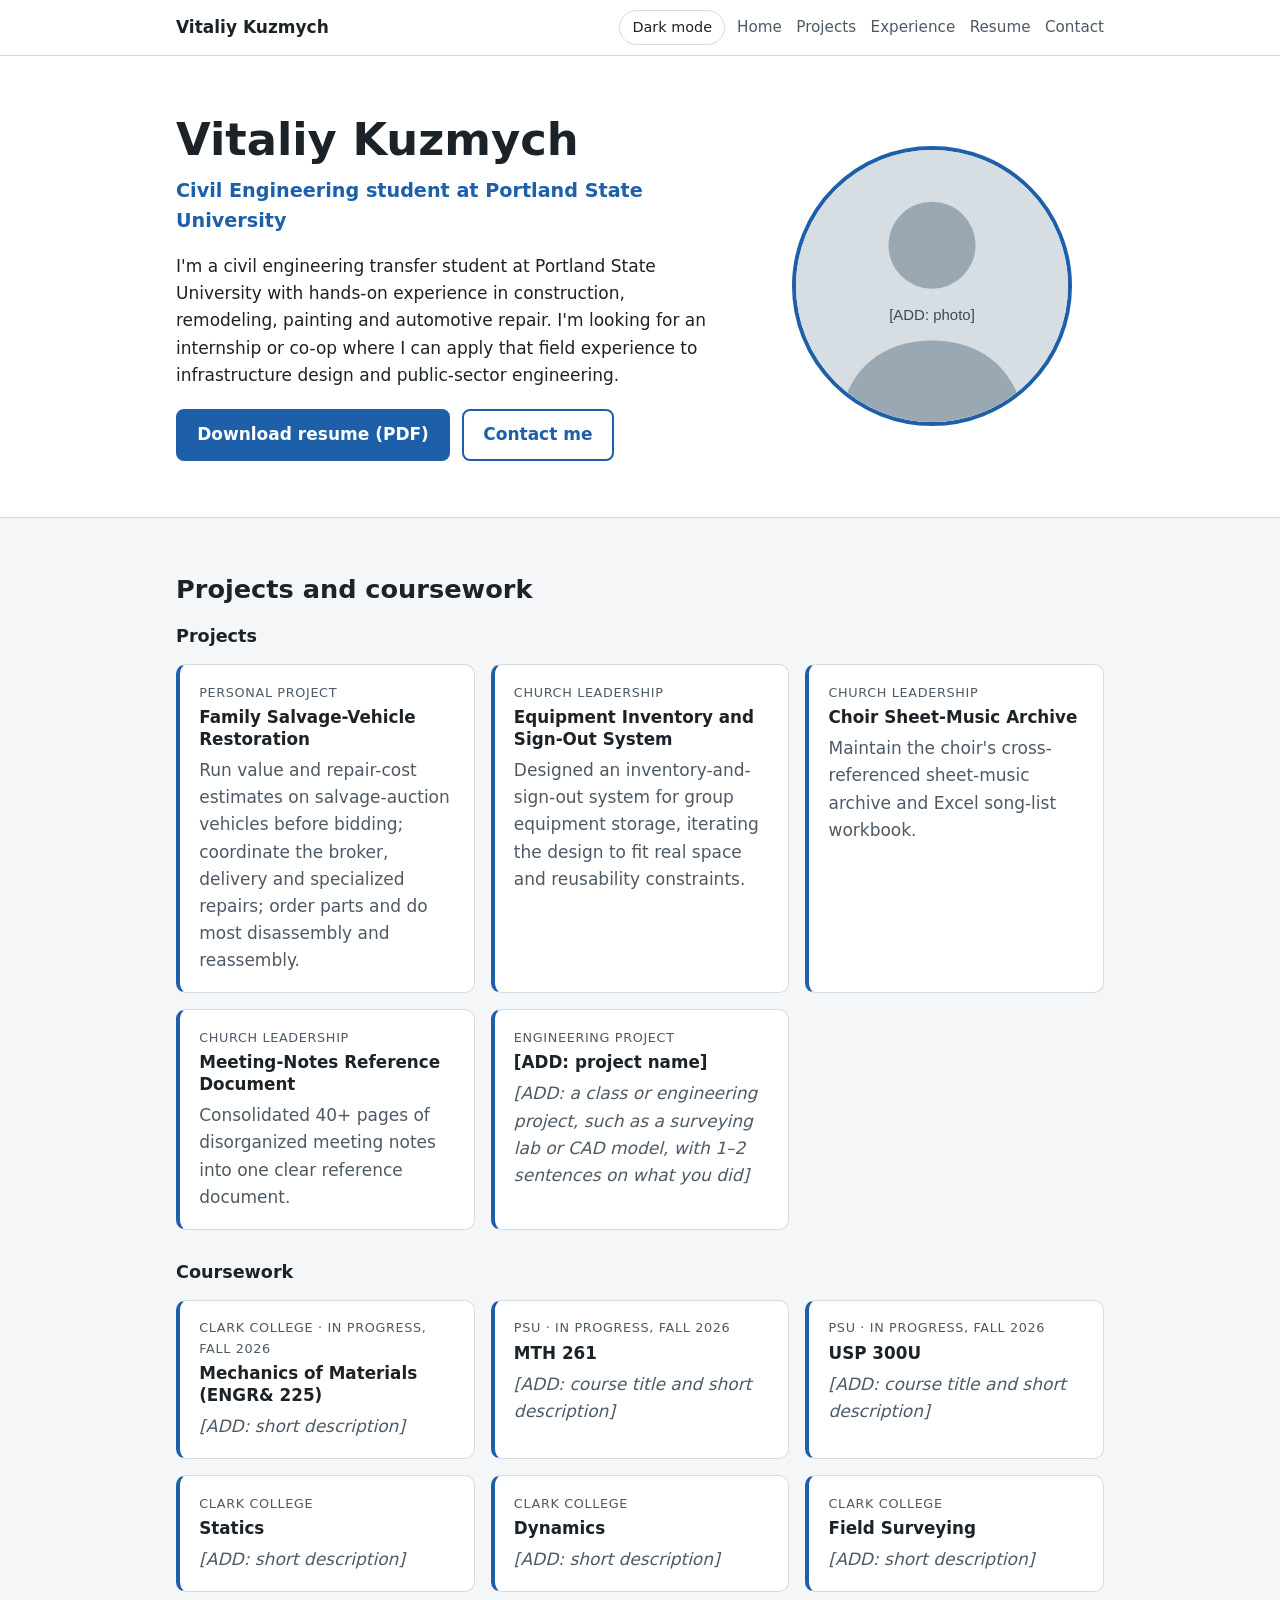
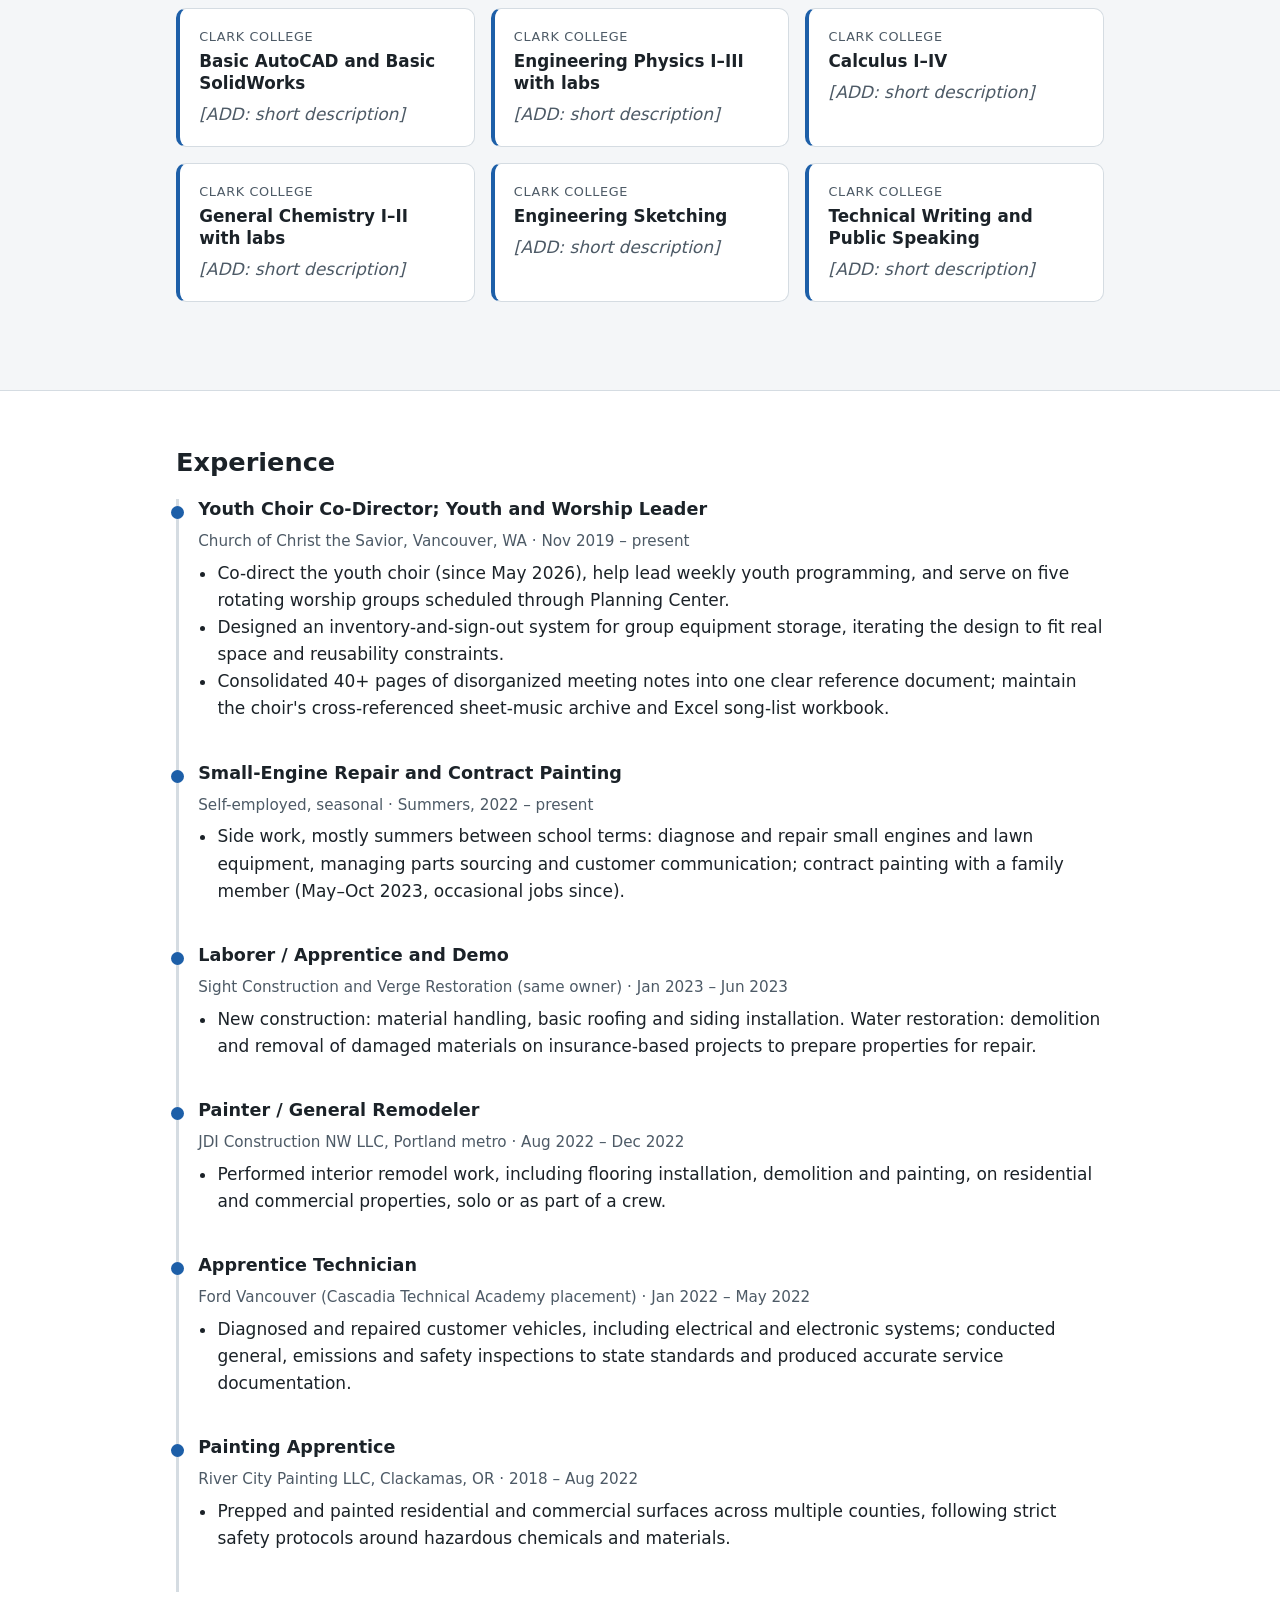
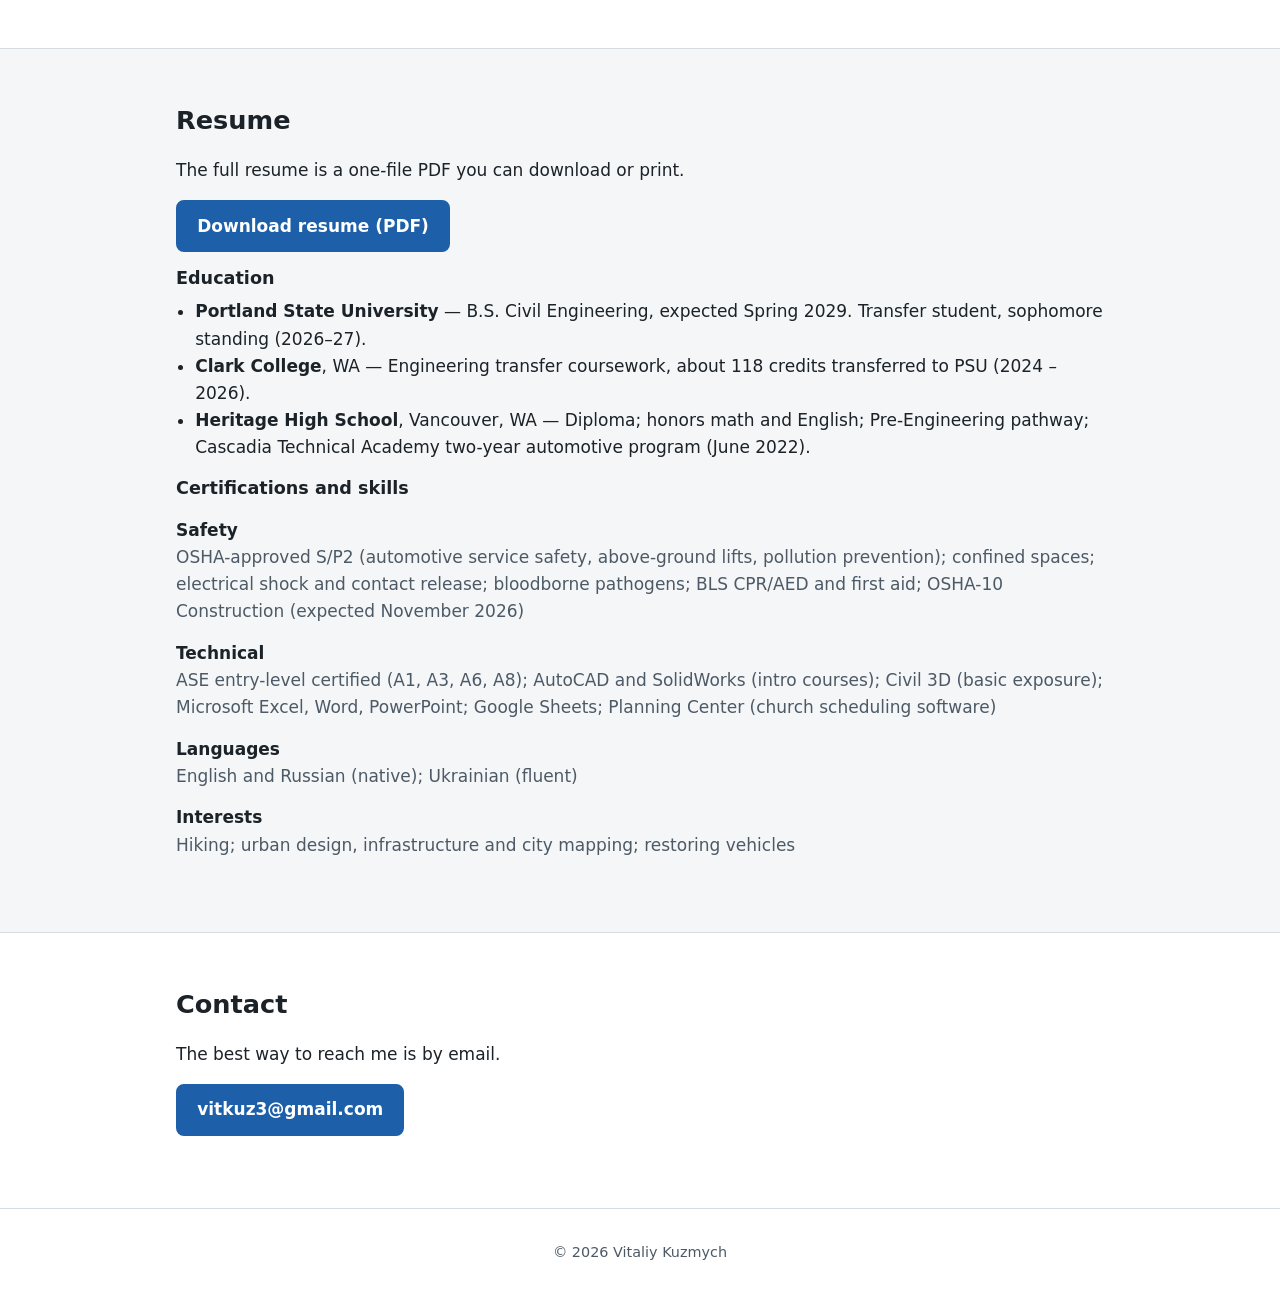
==== index.html @ d4403976 "Add portfolio site: index.html, styles, photo placeholder Co-Authored-By: Claude Opus 5.5 <noreply@a" ====
<!doctype html>
<html lang="en">
<head>
  <meta charset="utf-8">
  <meta name="viewport" content="width=device-width, initial-scale=1">
  <title>Vitaliy Kuzmych | Civil Engineering Student</title>
  <meta name="description" content="Vitaliy Kuzmych, Civil Engineering student at Portland State University. Projects, coursework, experience and resume.">
  <meta name="color-scheme" content="light dark">
  <link rel="stylesheet" href="styles.css">
  <script>
    // Remember the light/dark choice if the visitor pressed the toggle before.
    try { var t = localStorage.getItem('theme'); if (t) document.documentElement.setAttribute('data-theme', t); } catch (e) {}
  </script>
</head>
<body>
  <a class="skip-link" href="#main">Skip to main content</a>

  <header class="site-header">
    <nav class="nav container" aria-label="Main">
      <a class="brand" href="#home">Vitaliy Kuzmych</a>
      <button class="theme-toggle" type="button" id="theme-toggle" aria-label="Switch between light and dark mode">Dark / Light</button>
      <ul>
        <li><a href="#home">Home</a></li>
        <li><a href="#projects">Projects</a></li>
        <li><a href="#experience">Experience</a></li>
        <li><a href="#resume">Resume</a></li>
        <li><a href="#contact">Contact</a></li>
      </ul>
    </nav>
  </header>

  <main id="main">

    <!-- ===================== HOME ===================== -->
    <section id="home" aria-labelledby="home-title">
      <div class="container hero">
        <div>
          <h1 id="home-title">Vitaliy Kuzmych</h1>
          <p class="tagline">Civil Engineering student at Portland State University</p>
          <p>I'm a civil engineering transfer student at Portland State University with hands-on experience in construction, remodeling, painting and automotive repair. I'm looking for an internship or co-op where I can apply that field experience to infrastructure design and public-sector engineering.</p>
          <div class="buttons">
            <a class="button" href="resume.pdf" download>Download resume (PDF)</a>
            <a class="button outline" href="#contact">Contact me</a>
          </div>
        </div>
        <!-- PHOTO: to use your own photo, upload it to the "images" folder as photo.jpg
             and change "images/photo.svg" below to "images/photo.jpg". -->
        <img src="images/photo.svg" alt="Photo of Vitaliy Kuzmych" width="280" height="280">
      </div>
    </section>

    <!-- ===================== PROJECTS & COURSEWORK ===================== -->
    <section id="projects" aria-labelledby="projects-title">
      <div class="container">
        <h2 id="projects-title">Projects and coursework</h2>

        <h3>Projects</h3>
        <div class="cards">
          <article class="card">
            <span class="label">Personal project</span>
            <h4>Family Salvage-Vehicle Restoration</h4>
            <p>Run value and repair-cost estimates on salvage-auction vehicles before bidding; coordinate the broker, delivery and specialized repairs; order parts and do most disassembly and reassembly.</p>
          </article>
          <article class="card">
            <span class="label">Church leadership</span>
            <h4>Equipment Inventory and Sign-Out System</h4>
            <p>Designed an inventory-and-sign-out system for group equipment storage, iterating the design to fit real space and reusability constraints.</p>
          </article>
          <article class="card">
            <span class="label">Church leadership</span>
            <h4>Choir Sheet-Music Archive</h4>
            <p>Maintain the choir's cross-referenced sheet-music archive and Excel song-list workbook.</p>
          </article>
          <article class="card">
            <span class="label">Church leadership</span>
            <h4>Meeting-Notes Reference Document</h4>
            <p>Consolidated 40+ pages of disorganized meeting notes into one clear reference document.</p>
          </article>
          <article class="card">
            <span class="label">Engineering project</span>
            <h4>[ADD: project name]</h4>
            <p class="add">[ADD: a class or engineering project, such as a surveying lab or CAD model, with 1–2 sentences on what you did]</p>
          </article>
        </div>

        <h3>Coursework</h3>
        <div class="cards">
          <article class="card">
            <span class="label">Clark College · In progress, Fall 2026</span>
            <h4>Mechanics of Materials (ENGR&amp; 225)</h4>
            <p class="add">[ADD: short description]</p>
          </article>
          <article class="card">
            <span class="label">PSU · In progress, Fall 2026</span>
            <h4>MTH 261</h4>
            <p class="add">[ADD: course title and short description]</p>
          </article>
          <article class="card">
            <span class="label">PSU · In progress, Fall 2026</span>
            <h4>USP 300U</h4>
            <p class="add">[ADD: course title and short description]</p>
          </article>
          <article class="card">
            <span class="label">Clark College</span>
            <h4>Statics</h4>
            <p class="add">[ADD: short description]</p>
          </article>
          <article class="card">
            <span class="label">Clark College</span>
            <h4>Dynamics</h4>
            <p class="add">[ADD: short description]</p>
          </article>
          <article class="card">
            <span class="label">Clark College</span>
            <h4>Field Surveying</h4>
            <p class="add">[ADD: short description]</p>
          </article>
          <article class="card">
            <span class="label">Clark College</span>
            <h4>Basic AutoCAD and Basic SolidWorks</h4>
            <p class="add">[ADD: short description]</p>
          </article>
          <article class="card">
            <span class="label">Clark College</span>
            <h4>Engineering Physics I–III with labs</h4>
            <p class="add">[ADD: short description]</p>
          </article>
          <article class="card">
            <span class="label">Clark College</span>
            <h4>Calculus I–IV</h4>
            <p class="add">[ADD: short description]</p>
          </article>
          <article class="card">
            <span class="label">Clark College</span>
            <h4>General Chemistry I–II with labs</h4>
            <p class="add">[ADD: short description]</p>
          </article>
          <article class="card">
            <span class="label">Clark College</span>
            <h4>Engineering Sketching</h4>
            <p class="add">[ADD: short description]</p>
          </article>
          <article class="card">
            <span class="label">Clark College</span>
            <h4>Technical Writing and Public Speaking</h4>
            <p class="add">[ADD: short description]</p>
          </article>
        </div>
      </div>
    </section>

    <!-- ===================== EXPERIENCE ===================== -->
    <section id="experience" aria-labelledby="experience-title">
      <div class="container">
        <h2 id="experience-title">Experience</h2>

        <article class="job">
          <h3>Youth Choir Co-Director; Youth and Worship Leader</h3>
          <p class="meta">Church of Christ the Savior, Vancouver, WA · Nov 2019 – present</p>
          <ul>
            <li>Co-direct the youth choir (since May 2026), help lead weekly youth programming, and serve on five rotating worship groups scheduled through Planning Center.</li>
            <li>Designed an inventory-and-sign-out system for group equipment storage, iterating the design to fit real space and reusability constraints.</li>
            <li>Consolidated 40+ pages of disorganized meeting notes into one clear reference document; maintain the choir's cross-referenced sheet-music archive and Excel song-list workbook.</li>
          </ul>
        </article>

        <article class="job">
          <h3>Small-Engine Repair and Contract Painting</h3>
          <p class="meta">Self-employed, seasonal · Summers, 2022 – present</p>
          <ul>
            <li>Side work, mostly summers between school terms: diagnose and repair small engines and lawn equipment, managing parts sourcing and customer communication; contract painting with a family member (May–Oct 2023, occasional jobs since).</li>
          </ul>
        </article>

        <article class="job">
          <h3>Laborer / Apprentice and Demo</h3>
          <p class="meta">Sight Construction and Verge Restoration (same owner) · Jan 2023 – Jun 2023</p>
          <ul>
            <li>New construction: material handling, basic roofing and siding installation. Water restoration: demolition and removal of damaged materials on insurance-based projects to prepare properties for repair.</li>
          </ul>
        </article>

        <article class="job">
          <h3>Painter / General Remodeler</h3>
          <p class="meta">JDI Construction NW LLC, Portland metro · Aug 2022 – Dec 2022</p>
          <ul>
            <li>Performed interior remodel work, including flooring installation, demolition and painting, on residential and commercial properties, solo or as part of a crew.</li>
          </ul>
        </article>

        <article class="job">
          <h3>Apprentice Technician</h3>
          <p class="meta">Ford Vancouver (Cascadia Technical Academy placement) · Jan 2022 – May 2022</p>
          <ul>
            <li>Diagnosed and repaired customer vehicles, including electrical and electronic systems; conducted general, emissions and safety inspections to state standards and produced accurate service documentation.</li>
          </ul>
        </article>

        <article class="job">
          <h3>Painting Apprentice</h3>
          <p class="meta">River City Painting LLC, Clackamas, OR · 2018 – Aug 2022</p>
          <ul>
            <li>Prepped and painted residential and commercial surfaces across multiple counties, following strict safety protocols around hazardous chemicals and materials.</li>
          </ul>
        </article>
      </div>
    </section>

    <!-- ===================== RESUME ===================== -->
    <section id="resume" aria-labelledby="resume-title">
      <div class="container">
        <h2 id="resume-title">Resume</h2>
        <p>The full resume is a one-file PDF you can download or print.</p>
        <p><a class="button" href="resume.pdf" download>Download resume (PDF)</a></p>

        <h3>Education</h3>
        <ul>
          <li><strong>Portland State University</strong> — B.S. Civil Engineering, expected Spring 2029. Transfer student, sophomore standing (2026–27).</li>
          <li><strong>Clark College</strong>, WA — Engineering transfer coursework, about 118 credits transferred to PSU (2024 – 2026).</li>
          <li><strong>Heritage High School</strong>, Vancouver, WA — Diploma; honors math and English; Pre-Engineering pathway; Cascadia Technical Academy two-year automotive program (June 2022).</li>
        </ul>

        <h3>Certifications and skills</h3>
        <dl class="skills">
          <dt>Safety</dt>
          <dd>OSHA-approved S/P2 (automotive service safety, above-ground lifts, pollution prevention); confined spaces; electrical shock and contact release; bloodborne pathogens; BLS CPR/AED and first aid; OSHA-10 Construction (expected November 2026)</dd>
          <dt>Technical</dt>
          <dd>ASE entry-level certified (A1, A3, A6, A8); AutoCAD and SolidWorks (intro courses); Civil 3D (basic exposure); Microsoft Excel, Word, PowerPoint; Google Sheets; Planning Center (church scheduling software)</dd>
          <dt>Languages</dt>
          <dd>English and Russian (native); Ukrainian (fluent)</dd>
          <dt>Interests</dt>
          <dd>Hiking; urban design, infrastructure and city mapping; restoring vehicles</dd>
        </dl>
      </div>
    </section>

    <!-- ===================== CONTACT ===================== -->
    <section id="contact" aria-labelledby="contact-title">
      <div class="container">
        <h2 id="contact-title">Contact</h2>
        <p>The best way to reach me is by email.</p>
        <p><a class="button" href="mailto:vitkuz3@gmail.com">vitkuz3@gmail.com</a></p>
      </div>
    </section>
  </main>

  <footer>
    <div class="container">© 2026 Vitaliy Kuzmych</div>
  </footer>

  <script>
    // Light/dark toggle. The site still works if scripts are off (it follows the device setting).
    (function () {
      var btn = document.getElementById('theme-toggle');
      var root = document.documentElement;
      function current() {
        var set = root.getAttribute('data-theme');
        if (set) return set;
        return window.matchMedia('(prefers-color-scheme: dark)').matches ? 'dark' : 'light';
      }
      function label() {
        var next = current() === 'dark' ? 'light' : 'dark';
        btn.textContent = next === 'dark' ? 'Dark mode' : 'Light mode';
        btn.setAttribute('aria-label', 'Switch to ' + next + ' mode');
      }
      btn.addEventListener('click', function () {
        var next = current() === 'dark' ? 'light' : 'dark';
        root.setAttribute('data-theme', next);
        try { localStorage.setItem('theme', next); } catch (e) {}
        label();
      });
      label();
    })();
  </script>
</body>
</html>
---- styles.css ----
/* ===== Colors =====
   One accent color (blue). Light mode is the default;
   dark mode follows the phone/computer setting, or the toggle button. */
:root {
  --bg: #ffffff;
  --surface: #f4f6f8;
  --text: #1b2228;
  --muted: #4d5a66;
  --border: #d5dce2;
  --accent: #1d5fa8;        /* the one accent color */
  --accent-text: #ffffff;
  color-scheme: light;
}
@media (prefers-color-scheme: dark) {
  :root:not([data-theme="light"]) {
    --bg: #12171c;
    --surface: #1b2229;
    --text: #e6ebef;
    --muted: #a7b3be;
    --border: #2e3843;
    --accent: #7cb4f2;
    --accent-text: #0b1520;
    color-scheme: dark;
  }
}
:root[data-theme="dark"] {
  --bg: #12171c;
  --surface: #1b2229;
  --text: #e6ebef;
  --muted: #a7b3be;
  --border: #2e3843;
  --accent: #7cb4f2;
  --accent-text: #0b1520;
  color-scheme: dark;
}

/* ===== Base ===== */
*, *::before, *::after { box-sizing: border-box; }
html { scroll-behavior: smooth; }
@media (prefers-reduced-motion: reduce) { html { scroll-behavior: auto; } }
body {
  margin: 0;
  background: var(--bg);
  color: var(--text);
  font-family: system-ui, -apple-system, "Segoe UI", Roboto, Helvetica, Arial, sans-serif;
  font-size: 1.0625rem;
  line-height: 1.6;
  -webkit-text-size-adjust: 100%;
}
a { color: var(--accent); text-underline-offset: 2px; }
a:hover { text-decoration-thickness: 2px; }
:focus-visible { outline: 3px solid var(--accent); outline-offset: 3px; border-radius: 4px; }
h1, h2, h3 { line-height: 1.25; margin: 0 0 .5rem; }
h2 { font-size: 1.6rem; margin-bottom: 1.25rem; }
h3 { font-size: 1.1rem; }
h4 { font-size: 1.05rem; line-height: 1.3; margin: 0 0 .4rem; }
#projects h3 { margin-top: .5rem; margin-bottom: 1rem; }
p { margin: 0 0 1rem; }
ul { padding-left: 1.2rem; margin: 0 0 1rem; }

.container { width: 100%; max-width: 960px; margin: 0 auto; padding: 0 1rem; }

.skip-link {
  position: absolute; left: -999px; top: 0;
  background: var(--accent); color: var(--accent-text);
  padding: .5rem 1rem; z-index: 100;
}
.skip-link:focus { left: 1rem; top: 1rem; }

/* ===== Header / navigation ===== */
.site-header {
  position: sticky; top: 0; z-index: 10;
  background: var(--bg);
  border-bottom: 1px solid var(--border);
}
.nav { display: flex; align-items: center; gap: .75rem; flex-wrap: wrap; padding-top: .6rem; padding-bottom: .6rem; }
.brand { font-weight: 700; color: var(--text); text-decoration: none; margin-right: auto; }
.nav ul { display: flex; flex-wrap: wrap; gap: .25rem .9rem; list-style: none; margin: 0; padding: 0; }
.nav ul a { color: var(--muted); text-decoration: none; font-size: .95rem; padding: .35rem 0; display: inline-block; }
.nav ul a:hover { color: var(--accent); }
.theme-toggle {
  background: none; border: 1px solid var(--border); color: var(--text);
  border-radius: 999px; padding: .3rem .75rem; font: inherit; font-size: .9rem; cursor: pointer;
}
.theme-toggle:hover { border-color: var(--accent); }
@media (max-width: 600px) {
  .nav ul { order: 3; width: 100%; overflow-x: auto; flex-wrap: nowrap; }
}

/* ===== Sections ===== */
section { padding: 3.5rem 0; border-bottom: 1px solid var(--border); scroll-margin-top: 6rem; }
section:nth-of-type(even) { background: var(--surface); }

/* Home */
.hero { display: grid; gap: 2rem; align-items: center; grid-template-columns: 1fr; }
@media (min-width: 720px) { .hero { grid-template-columns: 1.6fr 1fr; } }
.hero h1 { font-size: clamp(2rem, 6vw, 2.8rem); }
.tagline { font-size: 1.2rem; color: var(--accent); font-weight: 600; margin-bottom: 1rem; }
.hero img {
  width: 100%; height: auto; max-width: 280px; aspect-ratio: 1 / 1; object-fit: cover;
  border-radius: 50%; border: 4px solid var(--accent); justify-self: center;
}
@media (max-width: 719px) { .hero img { order: -1; max-width: 170px; } }
.buttons { display: flex; flex-wrap: wrap; gap: .75rem; margin-top: 1.25rem; }
.button {
  display: inline-block; padding: .65rem 1.2rem; border-radius: 8px;
  background: var(--accent); color: var(--accent-text); text-decoration: none; font-weight: 600;
  border: 2px solid var(--accent);
}
.button.outline { background: transparent; color: var(--accent); }

/* Cards */
.cards { display: grid; gap: 1rem; grid-template-columns: repeat(auto-fill, minmax(260px, 1fr)); margin-bottom: 2rem; }
.card {
  background: var(--bg); border: 1px solid var(--border); border-left: 4px solid var(--accent);
  border-radius: 10px; padding: 1.1rem 1.2rem;
}
section:nth-of-type(odd) .card { background: var(--surface); }
.card p { margin: 0; color: var(--muted); }
.label { font-size: .8rem; text-transform: uppercase; letter-spacing: .05em; color: var(--muted); margin-bottom: .25rem; display: block; }
.add { font-style: italic; color: var(--muted); }

/* Experience timeline */
.job { padding: 0 0 1.5rem 1.2rem; border-left: 3px solid var(--border); position: relative; }
.job::before {
  content: ""; position: absolute; left: -8px; top: .45rem;
  width: 13px; height: 13px; border-radius: 50%; background: var(--accent);
}
.job .meta { color: var(--muted); font-size: .95rem; margin-bottom: .4rem; }

.skills dt { font-weight: 700; }
.skills dd { margin: 0 0 .9rem; color: var(--muted); }

footer { padding: 2rem 0; color: var(--muted); font-size: .9rem; text-align: center; }

@media print {
  .site-header, .theme-toggle, .skip-link { display: none; }
  section { padding: 1rem 0; }
}
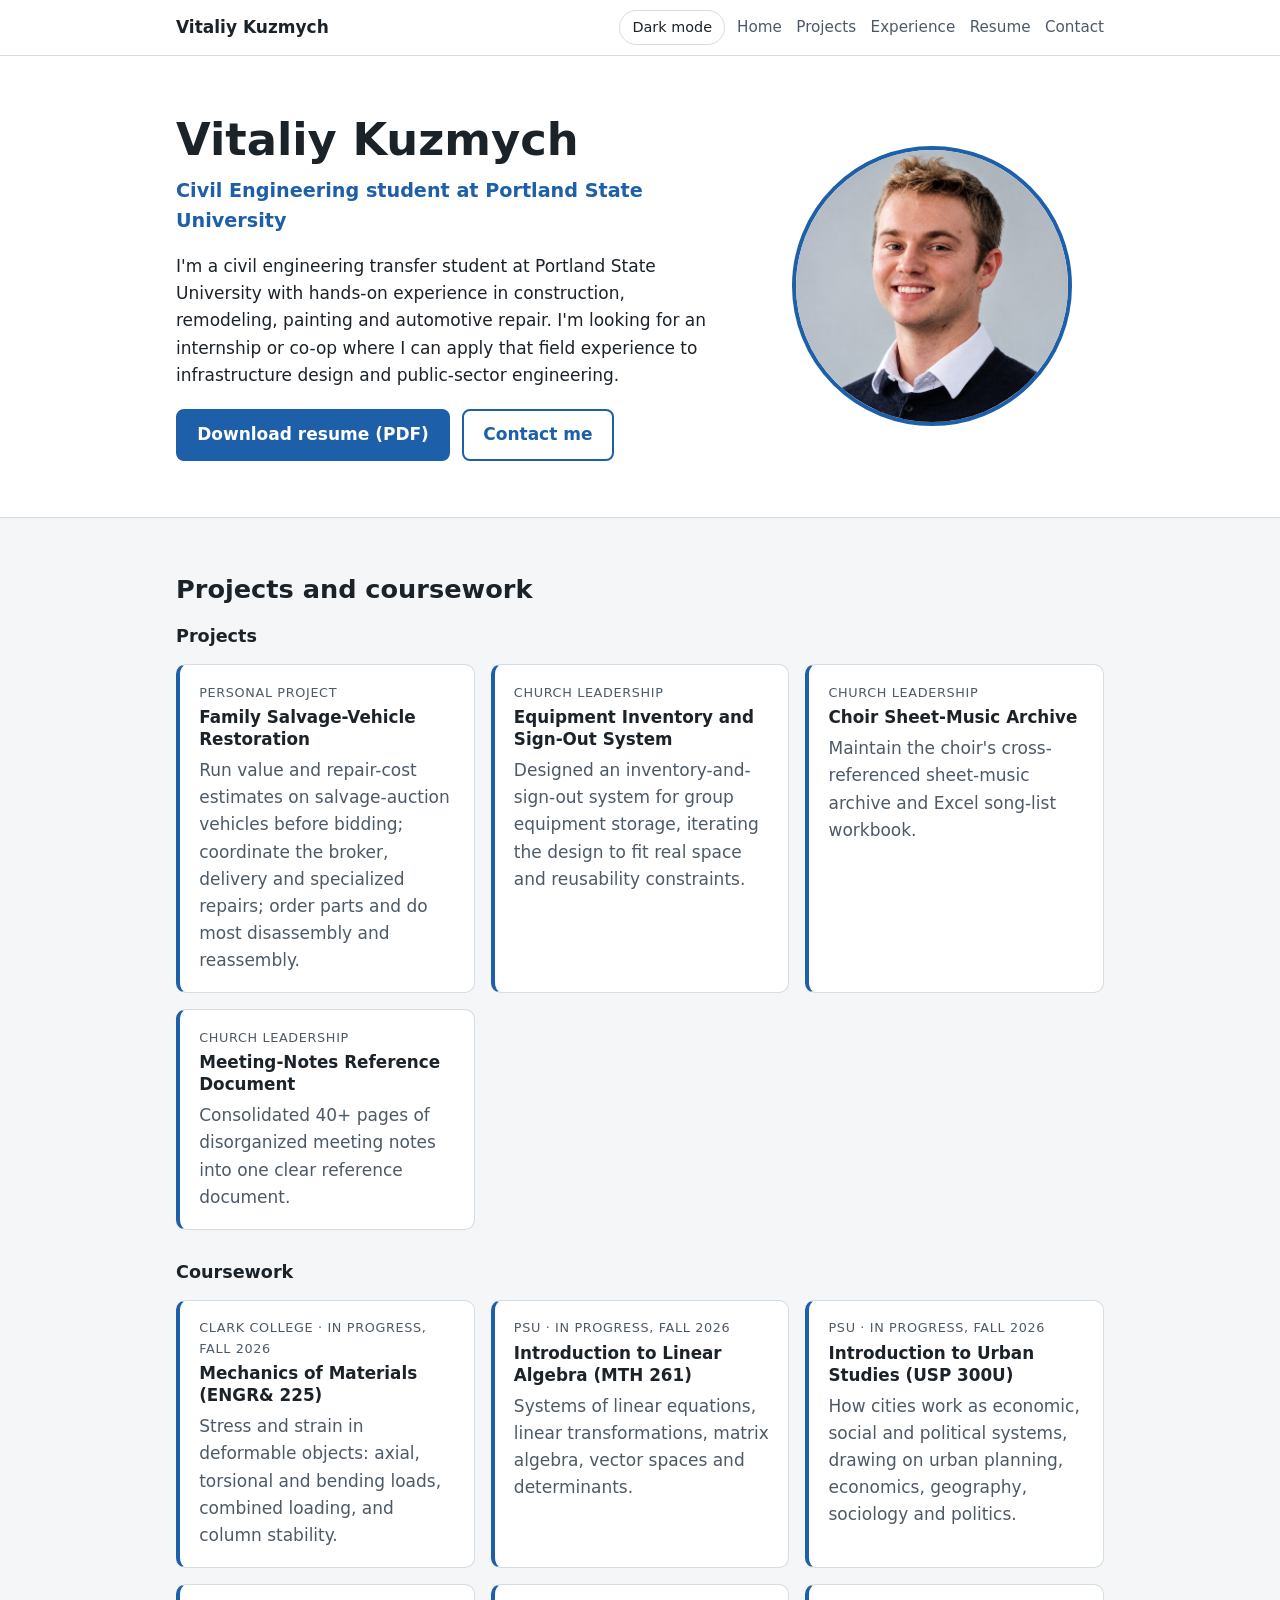
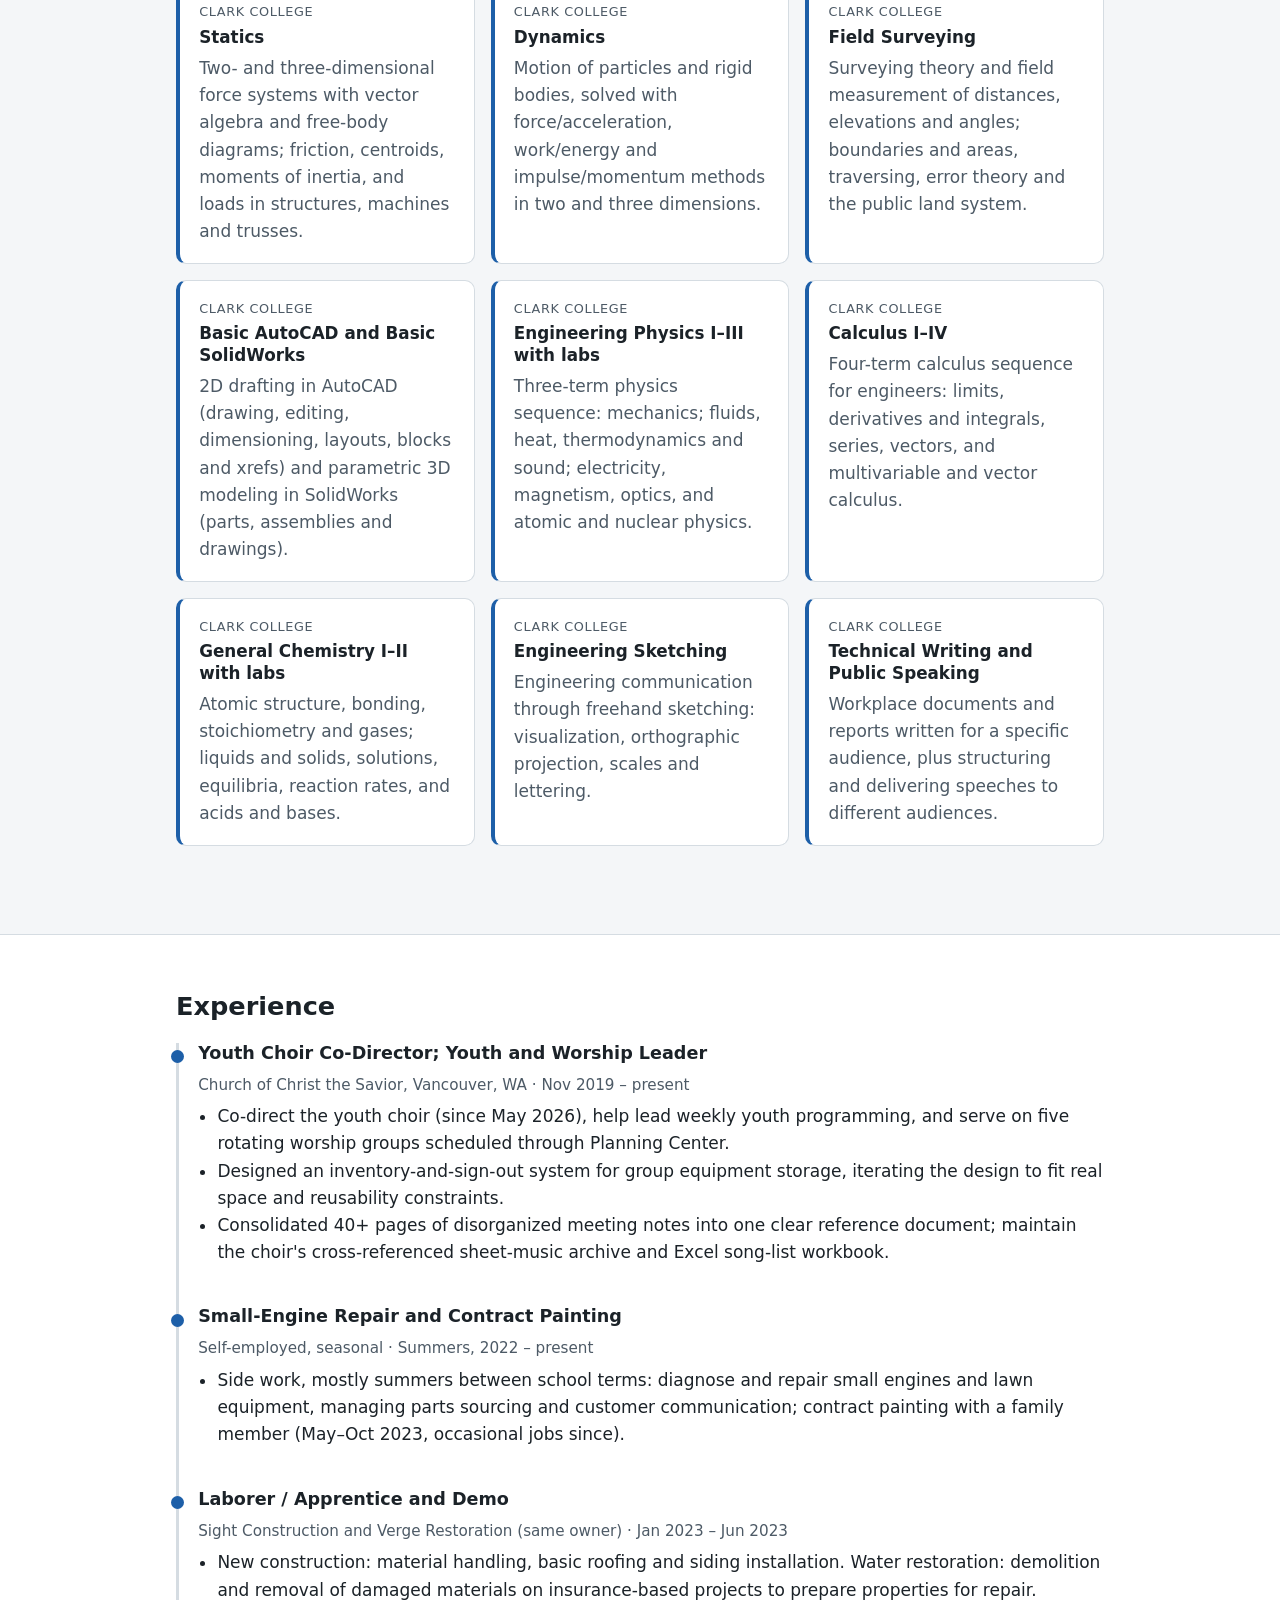
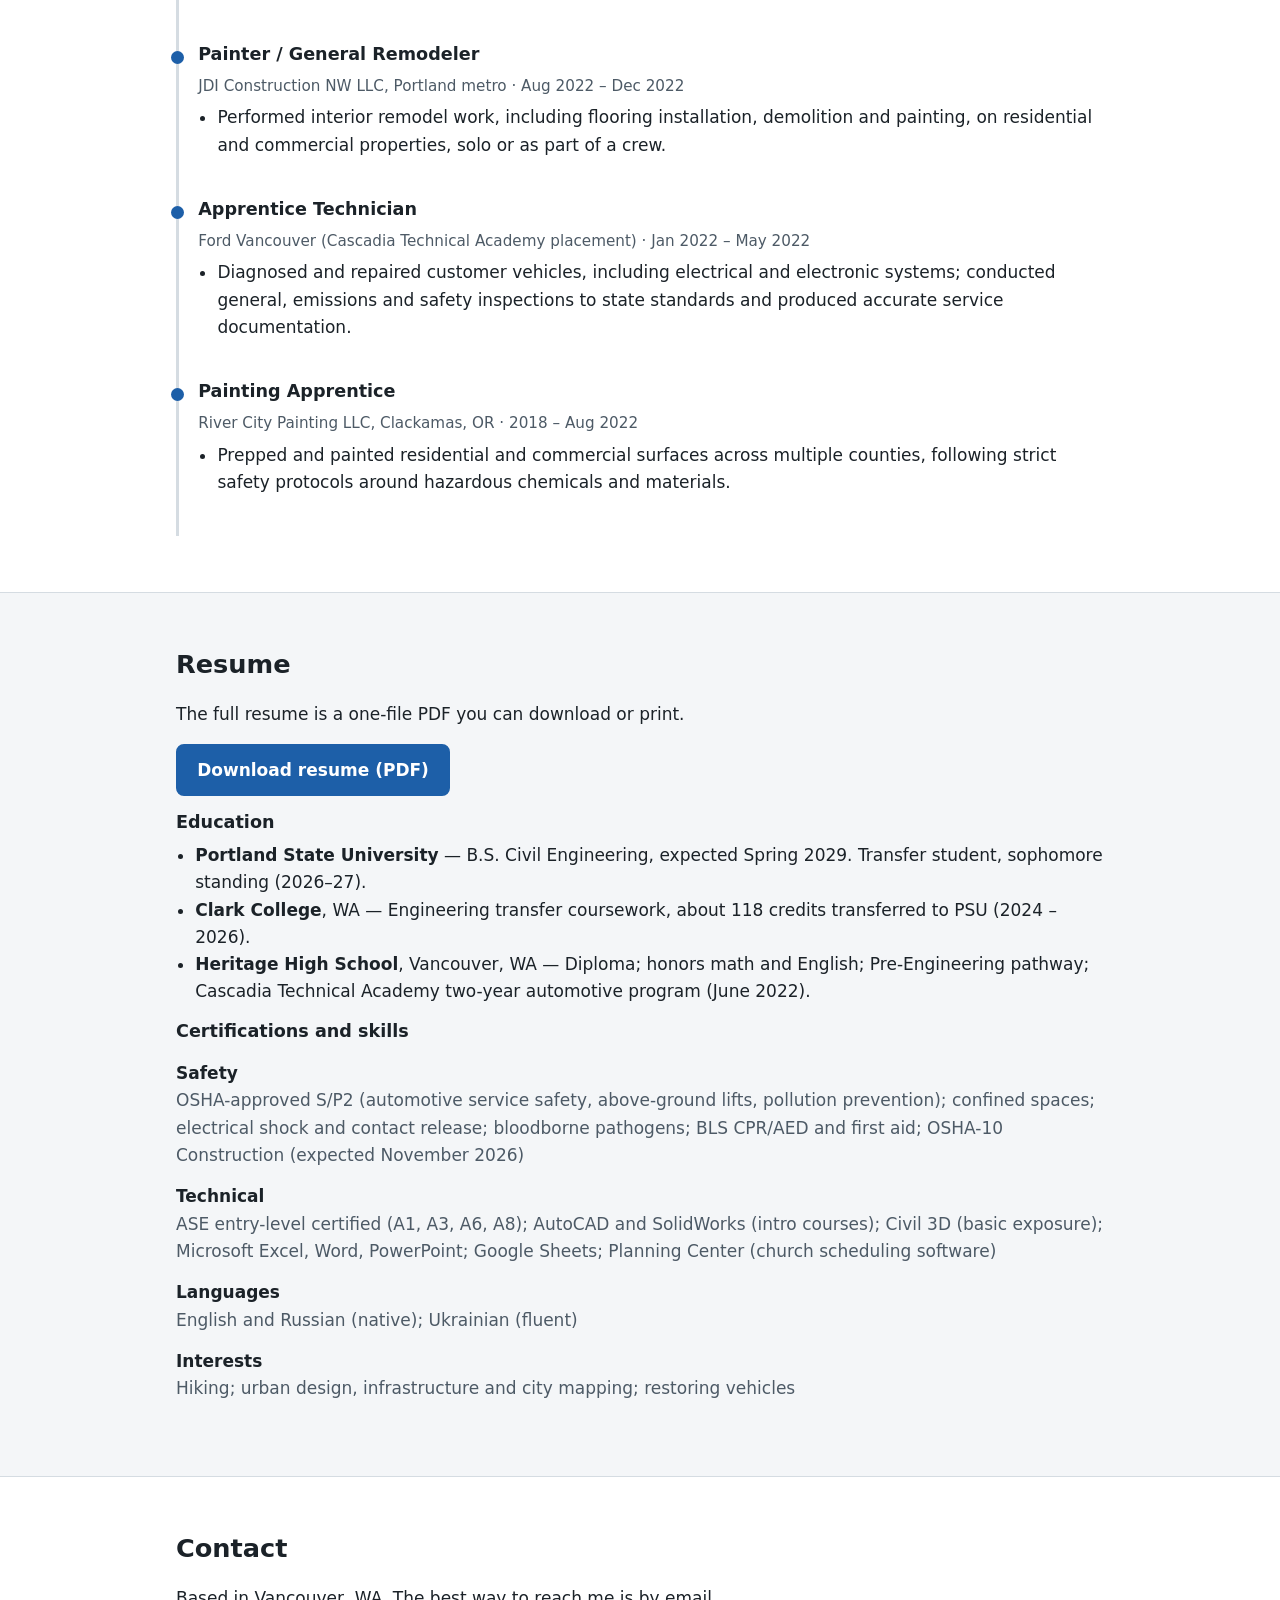
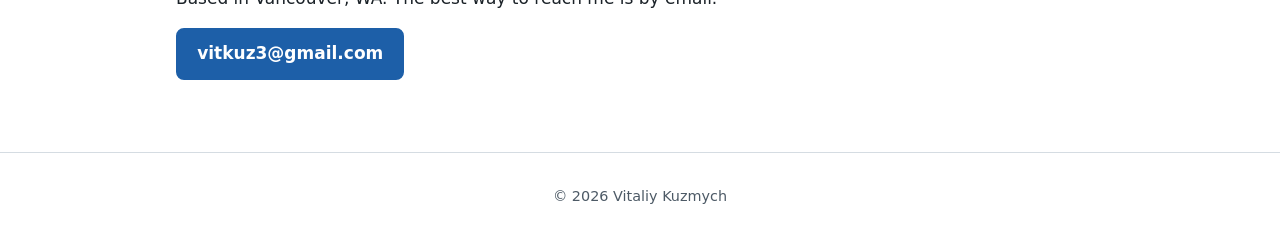
==== commit 60dbf987: "Use Vito's headshot, add city to Contact, fill coursework descriptions from catalogs Co-Authored-By:" ====
--- a/index.html
+++ b/index.html
@@ -43,9 +43,8 @@
             <a class="button outline" href="#contact">Contact me</a>
           </div>
         </div>
-        <!-- PHOTO: to use your own photo, upload it to the "images" folder as photo.jpg
-             and change "images/photo.svg" below to "images/photo.jpg". -->
-        <img src="images/photo.svg" alt="Photo of Vitaliy Kuzmych" width="280" height="280">
+        <!-- PHOTO: to change it, upload a new square photo to the "images" folder as photo.jpg (replacing the old one). -->
+        <img src="images/photo.jpg" alt="Photo of Vitaliy Kuzmych" width="280" height="280">
       </div>
     </section>
 
@@ -76,11 +75,6 @@
             <h4>Meeting-Notes Reference Document</h4>
             <p>Consolidated 40+ pages of disorganized meeting notes into one clear reference document.</p>
           </article>
-          <article class="card">
-            <span class="label">Engineering project</span>
-            <h4>[ADD: project name]</h4>
-            <p class="add">[ADD: a class or engineering project, such as a surveying lab or CAD model, with 1–2 sentences on what you did]</p>
-          </article>
         </div>
 
         <h3>Coursework</h3>
@@ -88,62 +82,62 @@
           <article class="card">
             <span class="label">Clark College · In progress, Fall 2026</span>
             <h4>Mechanics of Materials (ENGR&amp; 225)</h4>
-            <p class="add">[ADD: short description]</p>
+            <p>Stress and strain in deformable objects: axial, torsional and bending loads, combined loading, and column stability.</p>
           </article>
           <article class="card">
             <span class="label">PSU · In progress, Fall 2026</span>
-            <h4>MTH 261</h4>
-            <p class="add">[ADD: course title and short description]</p>
+            <h4>Introduction to Linear Algebra (MTH 261)</h4>
+            <p>Systems of linear equations, linear transformations, matrix algebra, vector spaces and determinants.</p>
           </article>
           <article class="card">
             <span class="label">PSU · In progress, Fall 2026</span>
-            <h4>USP 300U</h4>
-            <p class="add">[ADD: course title and short description]</p>
+            <h4>Introduction to Urban Studies (USP 300U)</h4>
+            <p>How cities work as economic, social and political systems, drawing on urban planning, economics, geography, sociology and politics.</p>
           </article>
           <article class="card">
             <span class="label">Clark College</span>
             <h4>Statics</h4>
-            <p class="add">[ADD: short description]</p>
+            <p>Two- and three-dimensional force systems with vector algebra and free-body diagrams; friction, centroids, moments of inertia, and loads in structures, machines and trusses.</p>
           </article>
           <article class="card">
             <span class="label">Clark College</span>
             <h4>Dynamics</h4>
-            <p class="add">[ADD: short description]</p>
+            <p>Motion of particles and rigid bodies, solved with force/acceleration, work/energy and impulse/momentum methods in two and three dimensions.</p>
           </article>
           <article class="card">
             <span class="label">Clark College</span>
             <h4>Field Surveying</h4>
-            <p class="add">[ADD: short description]</p>
+            <p>Surveying theory and field measurement of distances, elevations and angles; boundaries and areas, traversing, error theory and the public land system.</p>
           </article>
           <article class="card">
             <span class="label">Clark College</span>
             <h4>Basic AutoCAD and Basic SolidWorks</h4>
-            <p class="add">[ADD: short description]</p>
+            <p>2D drafting in AutoCAD (drawing, editing, dimensioning, layouts, blocks and xrefs) and parametric 3D modeling in SolidWorks (parts, assemblies and drawings).</p>
           </article>
           <article class="card">
             <span class="label">Clark College</span>
             <h4>Engineering Physics I–III with labs</h4>
-            <p class="add">[ADD: short description]</p>
+            <p>Three-term physics sequence: mechanics; fluids, heat, thermodynamics and sound; electricity, magnetism, optics, and atomic and nuclear physics.</p>
           </article>
           <article class="card">
             <span class="label">Clark College</span>
             <h4>Calculus I–IV</h4>
-            <p class="add">[ADD: short description]</p>
+            <p>Four-term calculus sequence for engineers: limits, derivatives and integrals, series, vectors, and multivariable and vector calculus.</p>
           </article>
           <article class="card">
             <span class="label">Clark College</span>
             <h4>General Chemistry I–II with labs</h4>
-            <p class="add">[ADD: short description]</p>
+            <p>Atomic structure, bonding, stoichiometry and gases; liquids and solids, solutions, equilibria, reaction rates, and acids and bases.</p>
           </article>
           <article class="card">
             <span class="label">Clark College</span>
             <h4>Engineering Sketching</h4>
-            <p class="add">[ADD: short description]</p>
+            <p>Engineering communication through freehand sketching: visualization, orthographic projection, scales and lettering.</p>
           </article>
           <article class="card">
             <span class="label">Clark College</span>
             <h4>Technical Writing and Public Speaking</h4>
-            <p class="add">[ADD: short description]</p>
+            <p>Workplace documents and reports written for a specific audience, plus structuring and delivering speeches to different audiences.</p>
           </article>
         </div>
       </div>
@@ -238,7 +232,7 @@
     <section id="contact" aria-labelledby="contact-title">
       <div class="container">
         <h2 id="contact-title">Contact</h2>
-        <p>The best way to reach me is by email.</p>
+        <p>Based in Vancouver, WA. The best way to reach me is by email.</p>
         <p><a class="button" href="mailto:vitkuz3@gmail.com">vitkuz3@gmail.com</a></p>
       </div>
     </section>
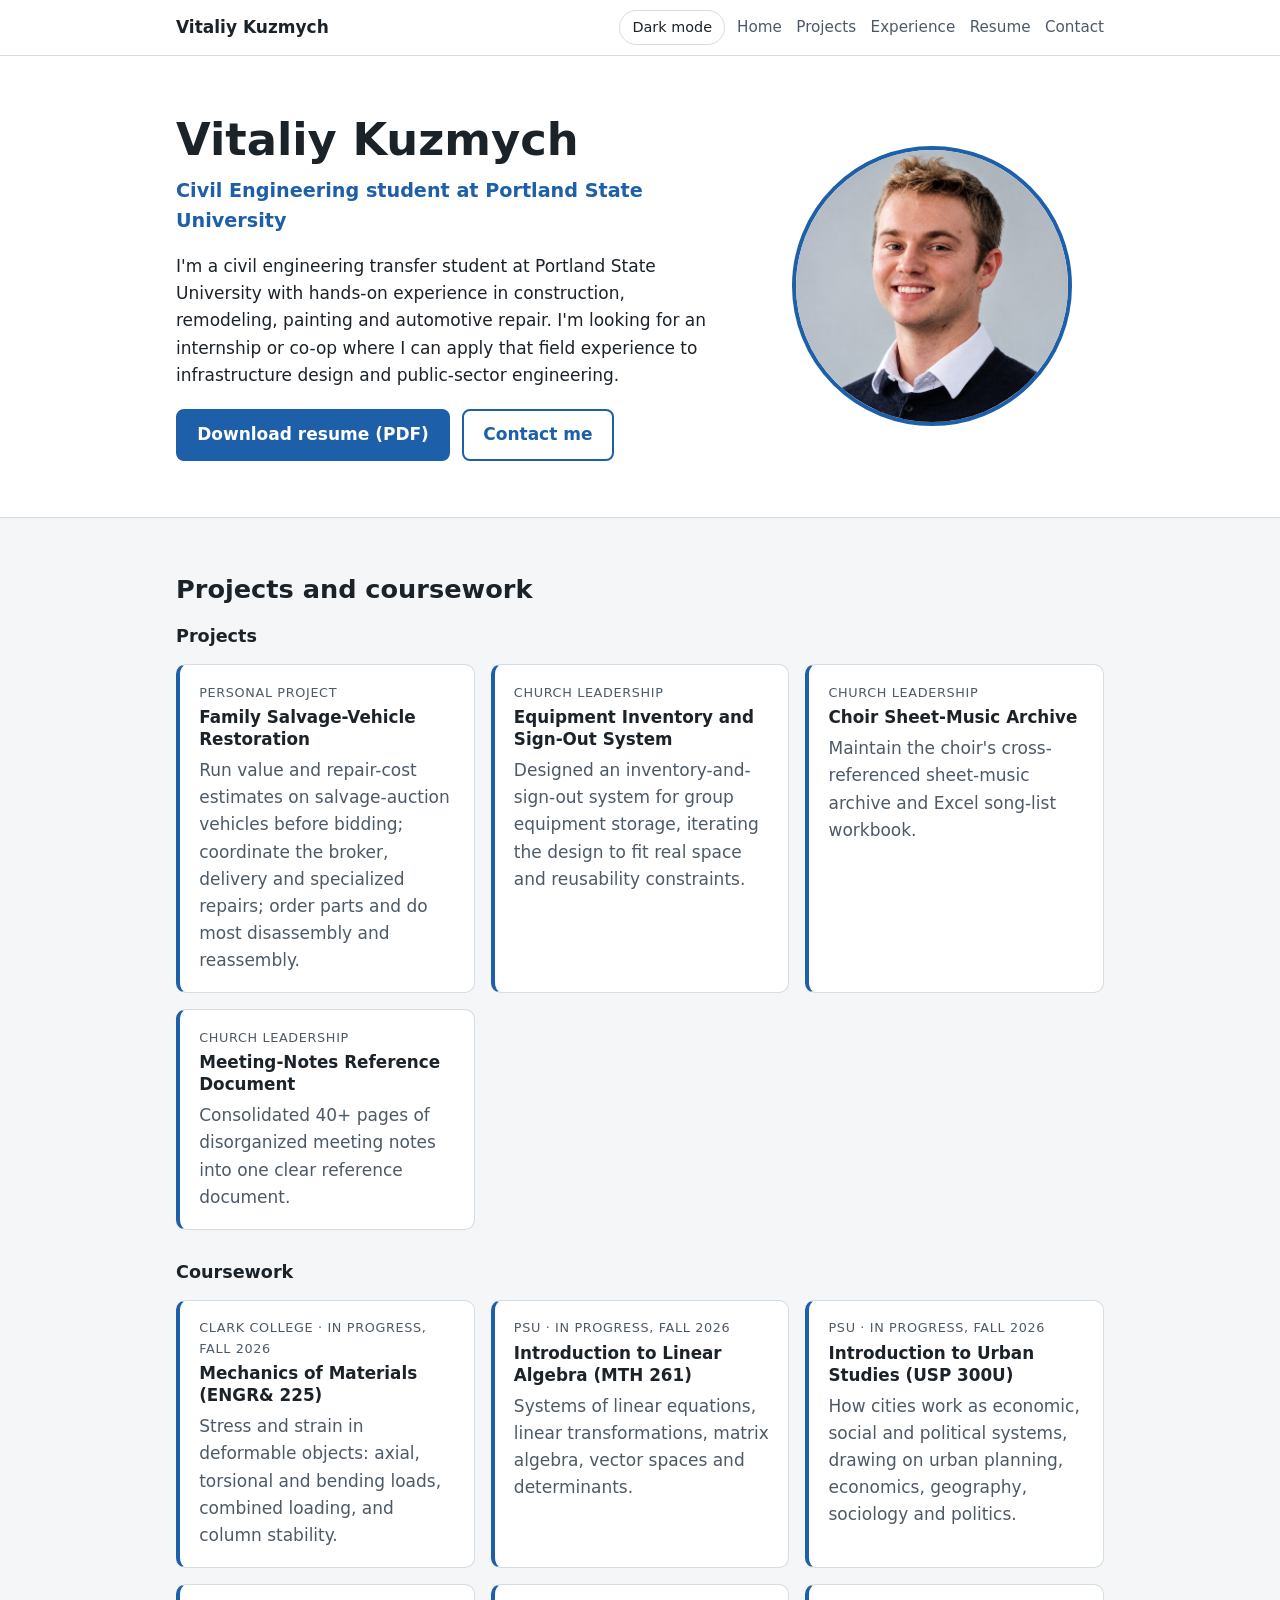
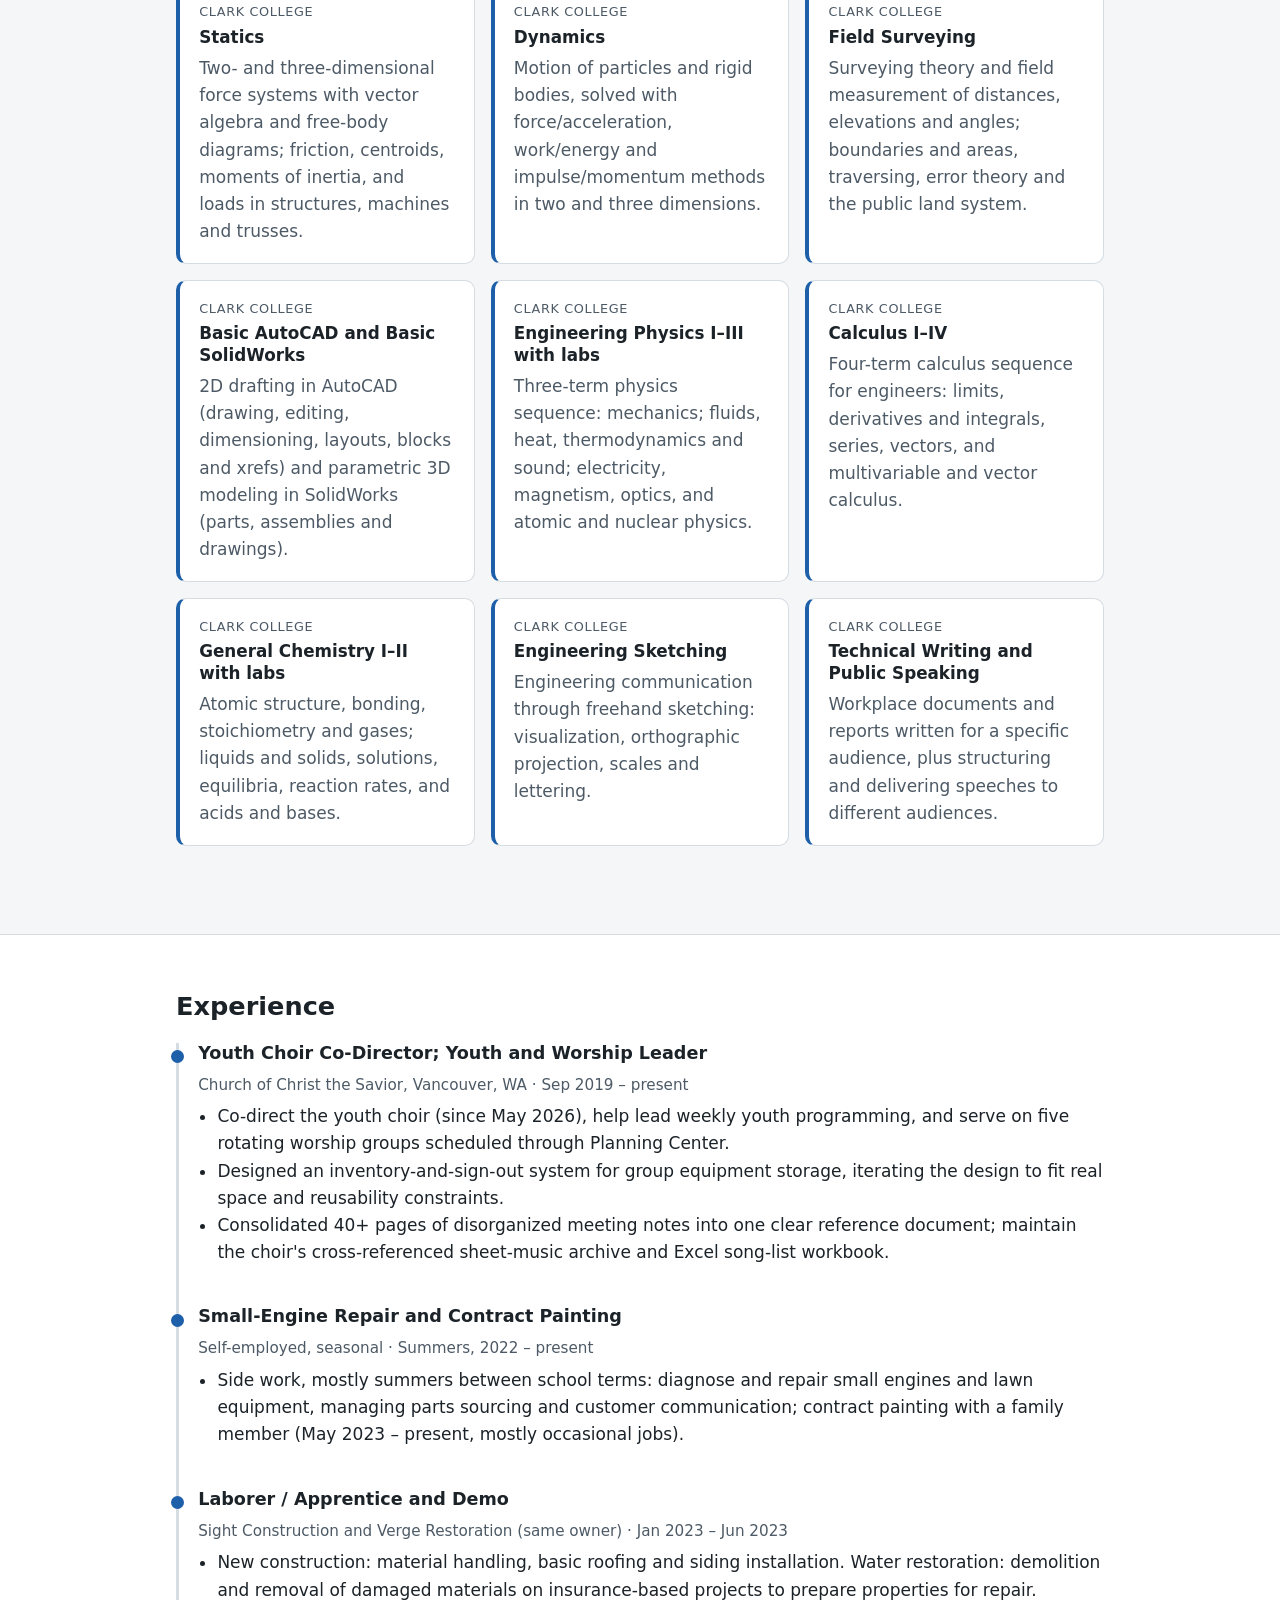
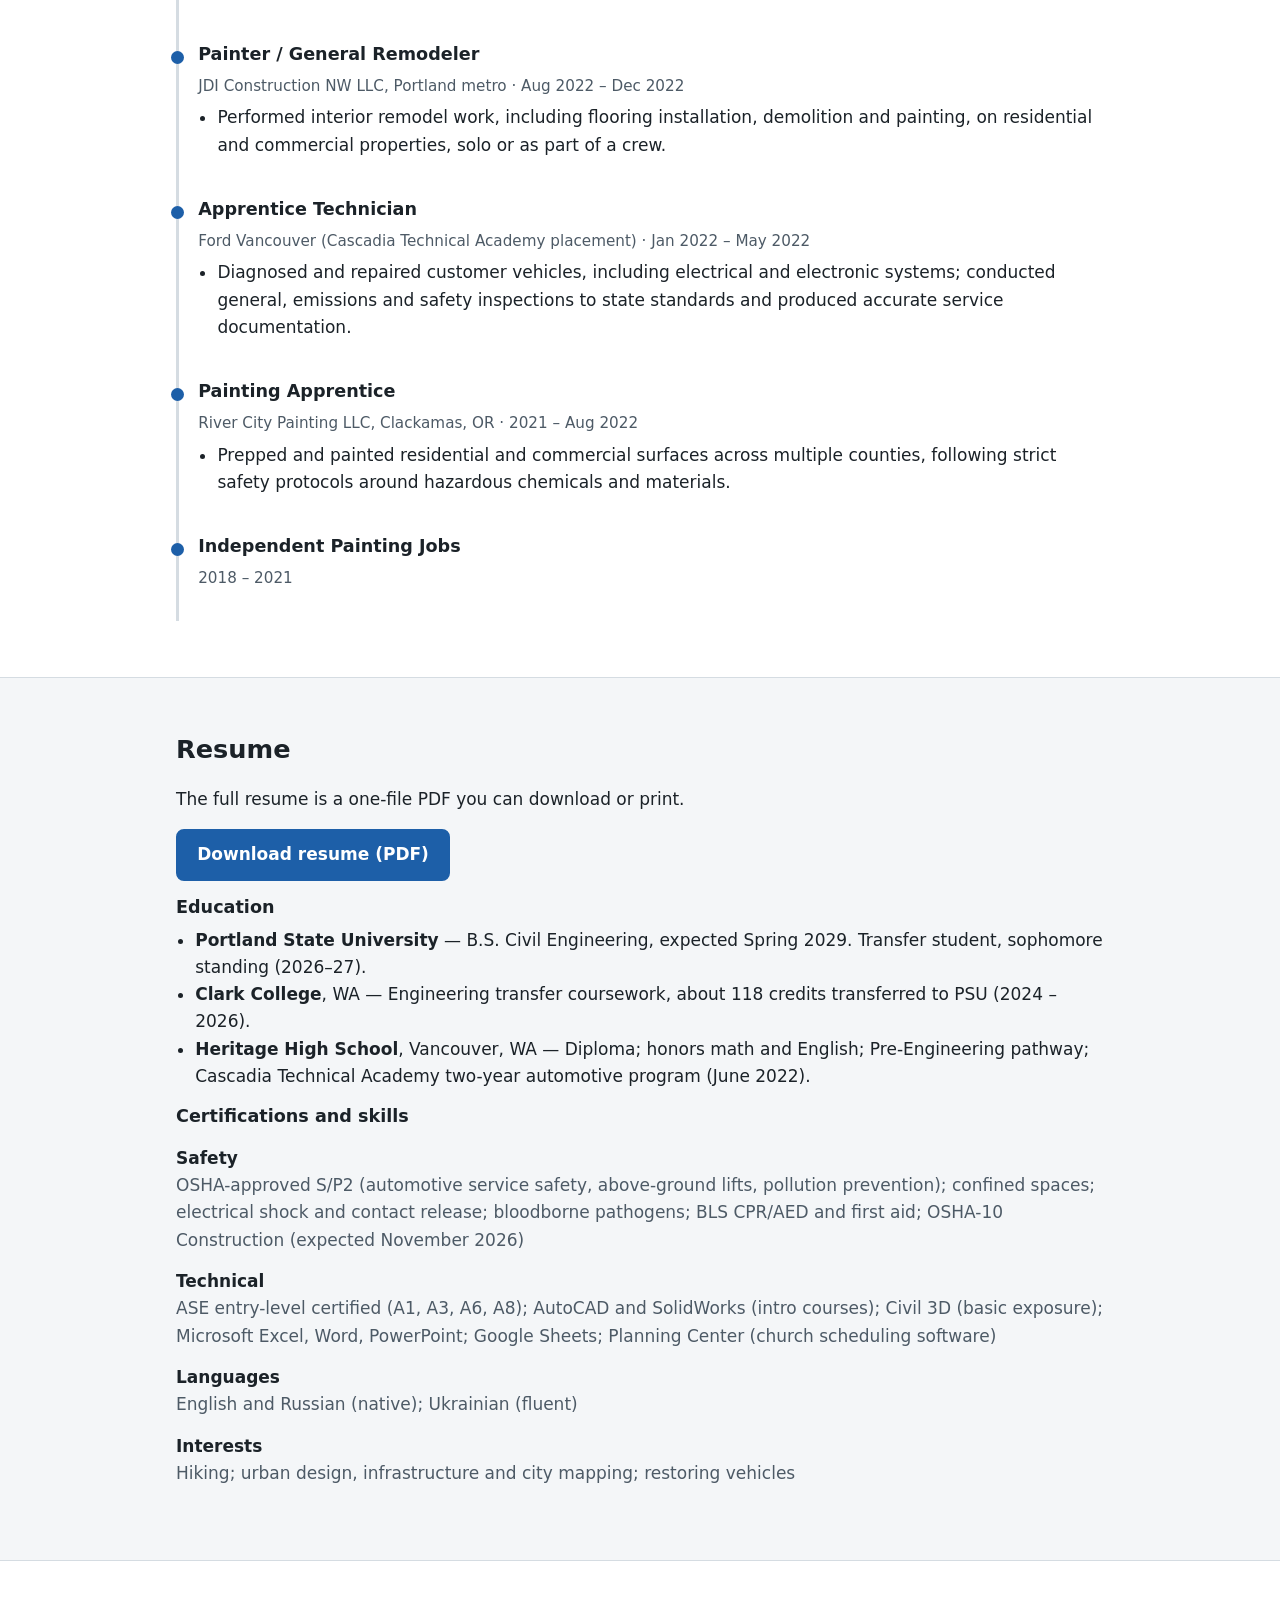
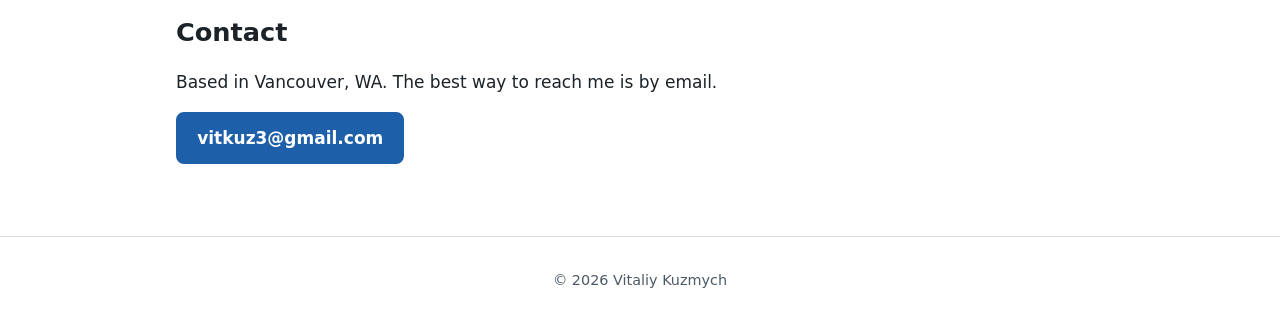
==== commit 49e61c26: "Resume page: settled job dates (Nov 19, 2026); refresh resume-public and PDF from workbench Co-Autho" ====
--- a/index.html
+++ b/index.html
@@ -6,6 +6,13 @@
   <title>Vitaliy Kuzmych | Civil Engineering Student</title>
   <meta name="description" content="Vitaliy Kuzmych, Civil Engineering student at Portland State University. Projects, coursework, experience and resume.">
   <meta name="color-scheme" content="light dark">
+  <!-- Link preview when the URL is pasted into LinkedIn, email or a text message -->
+  <meta property="og:type" content="website">
+  <meta property="og:url" content="https://vito-kuz.github.io/">
+  <meta property="og:title" content="Vitaliy Kuzmych | Civil Engineering Student">
+  <meta property="og:description" content="Civil Engineering student at Portland State University. Projects, coursework, experience and resume.">
+  <meta property="og:image" content="https://vito-kuz.github.io/images/photo.jpg">
+  <meta name="twitter:card" content="summary">
   <link rel="stylesheet" href="styles.css">
   <script>
     // Remember the light/dark choice if the visitor pressed the toggle before.
@@ -150,7 +157,7 @@
 
         <article class="job">
           <h3>Youth Choir Co-Director; Youth and Worship Leader</h3>
-          <p class="meta">Church of Christ the Savior, Vancouver, WA · Nov 2019 – present</p>
+          <p class="meta">Church of Christ the Savior, Vancouver, WA · Sep 2019 – present</p>
           <ul>
             <li>Co-direct the youth choir (since May 2026), help lead weekly youth programming, and serve on five rotating worship groups scheduled through Planning Center.</li>
             <li>Designed an inventory-and-sign-out system for group equipment storage, iterating the design to fit real space and reusability constraints.</li>
@@ -162,7 +169,7 @@
           <h3>Small-Engine Repair and Contract Painting</h3>
           <p class="meta">Self-employed, seasonal · Summers, 2022 – present</p>
           <ul>
-            <li>Side work, mostly summers between school terms: diagnose and repair small engines and lawn equipment, managing parts sourcing and customer communication; contract painting with a family member (May–Oct 2023, occasional jobs since).</li>
+            <li>Side work, mostly summers between school terms: diagnose and repair small engines and lawn equipment, managing parts sourcing and customer communication; contract painting with a family member (May 2023 – present, mostly occasional jobs).</li>
           </ul>
         </article>
 
@@ -192,10 +199,15 @@
 
         <article class="job">
           <h3>Painting Apprentice</h3>
-          <p class="meta">River City Painting LLC, Clackamas, OR · 2018 – Aug 2022</p>
+          <p class="meta">River City Painting LLC, Clackamas, OR · 2021 – Aug 2022</p>
           <ul>
             <li>Prepped and painted residential and commercial surfaces across multiple counties, following strict safety protocols around hazardous chemicals and materials.</li>
           </ul>
+        </article>
+
+        <article class="job">
+          <h3>Independent Painting Jobs</h3>
+          <p class="meta">2018 – 2021</p>
         </article>
       </div>
     </section>
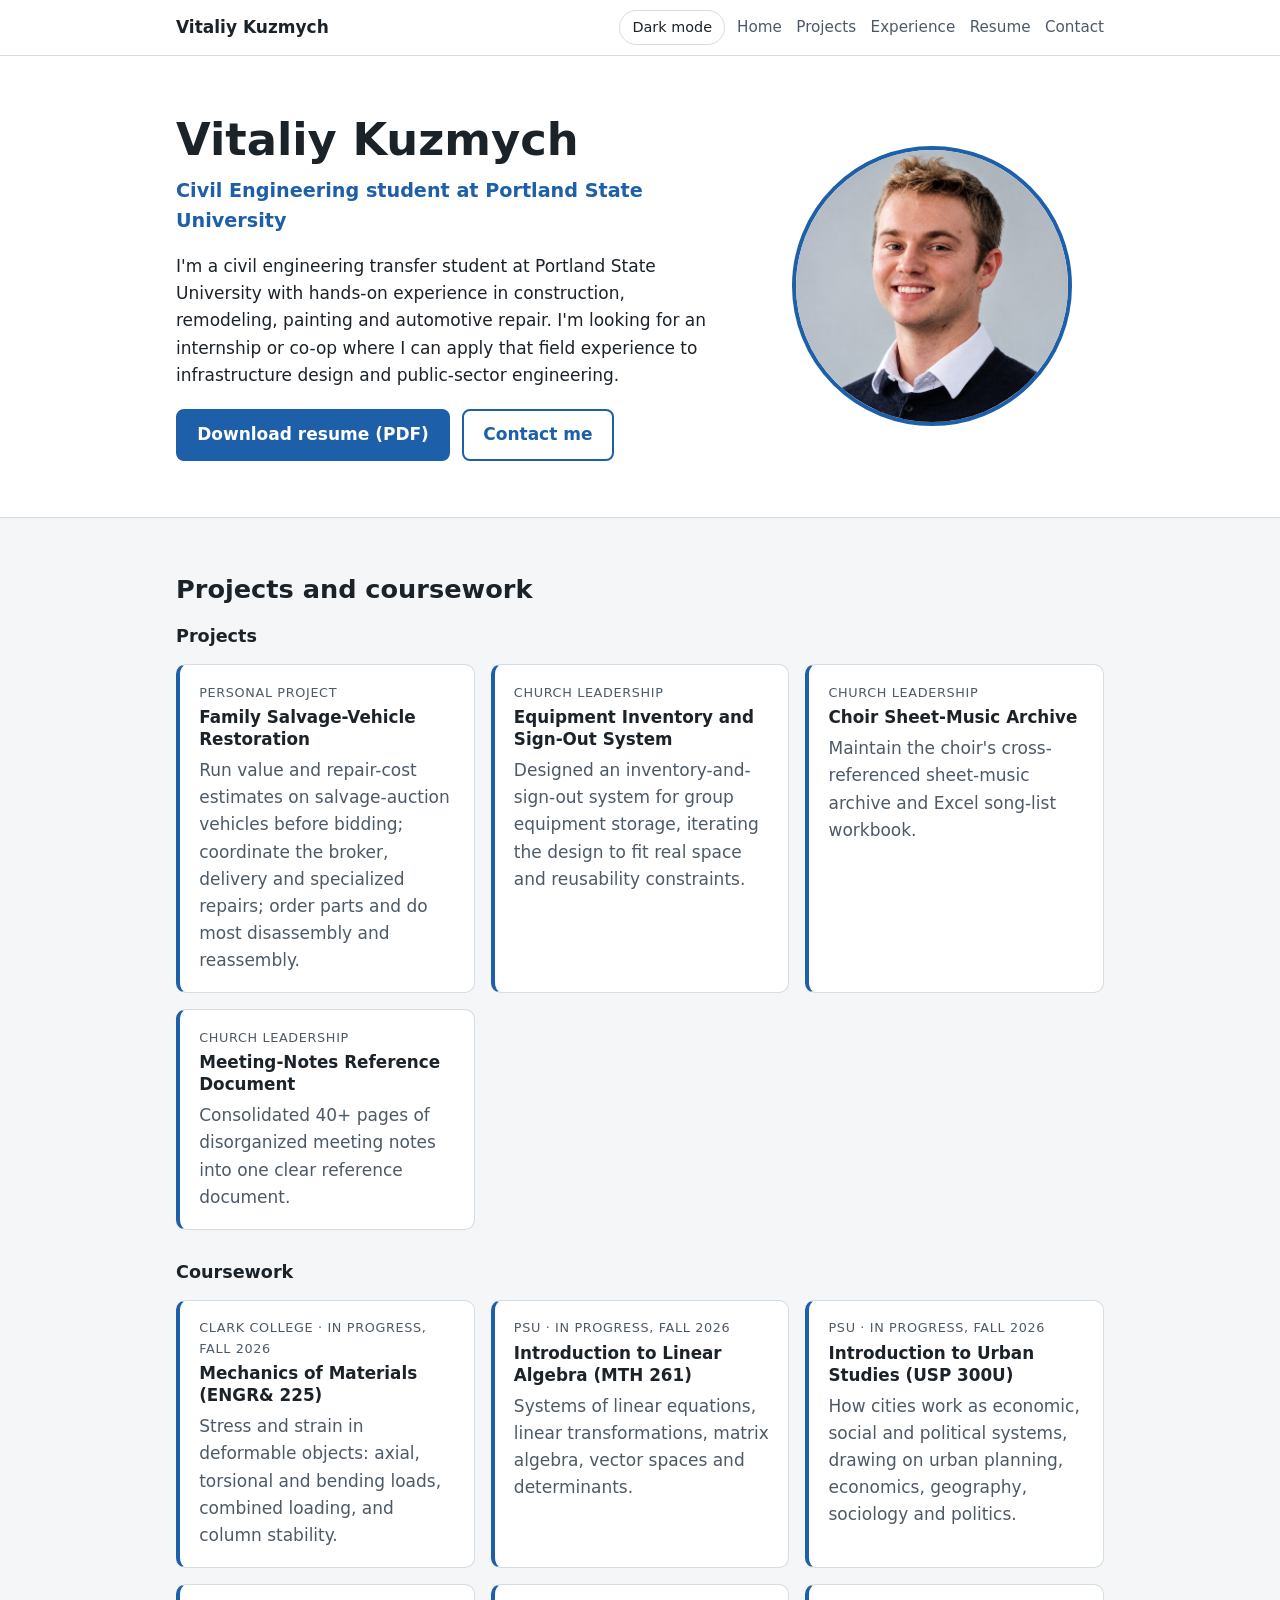
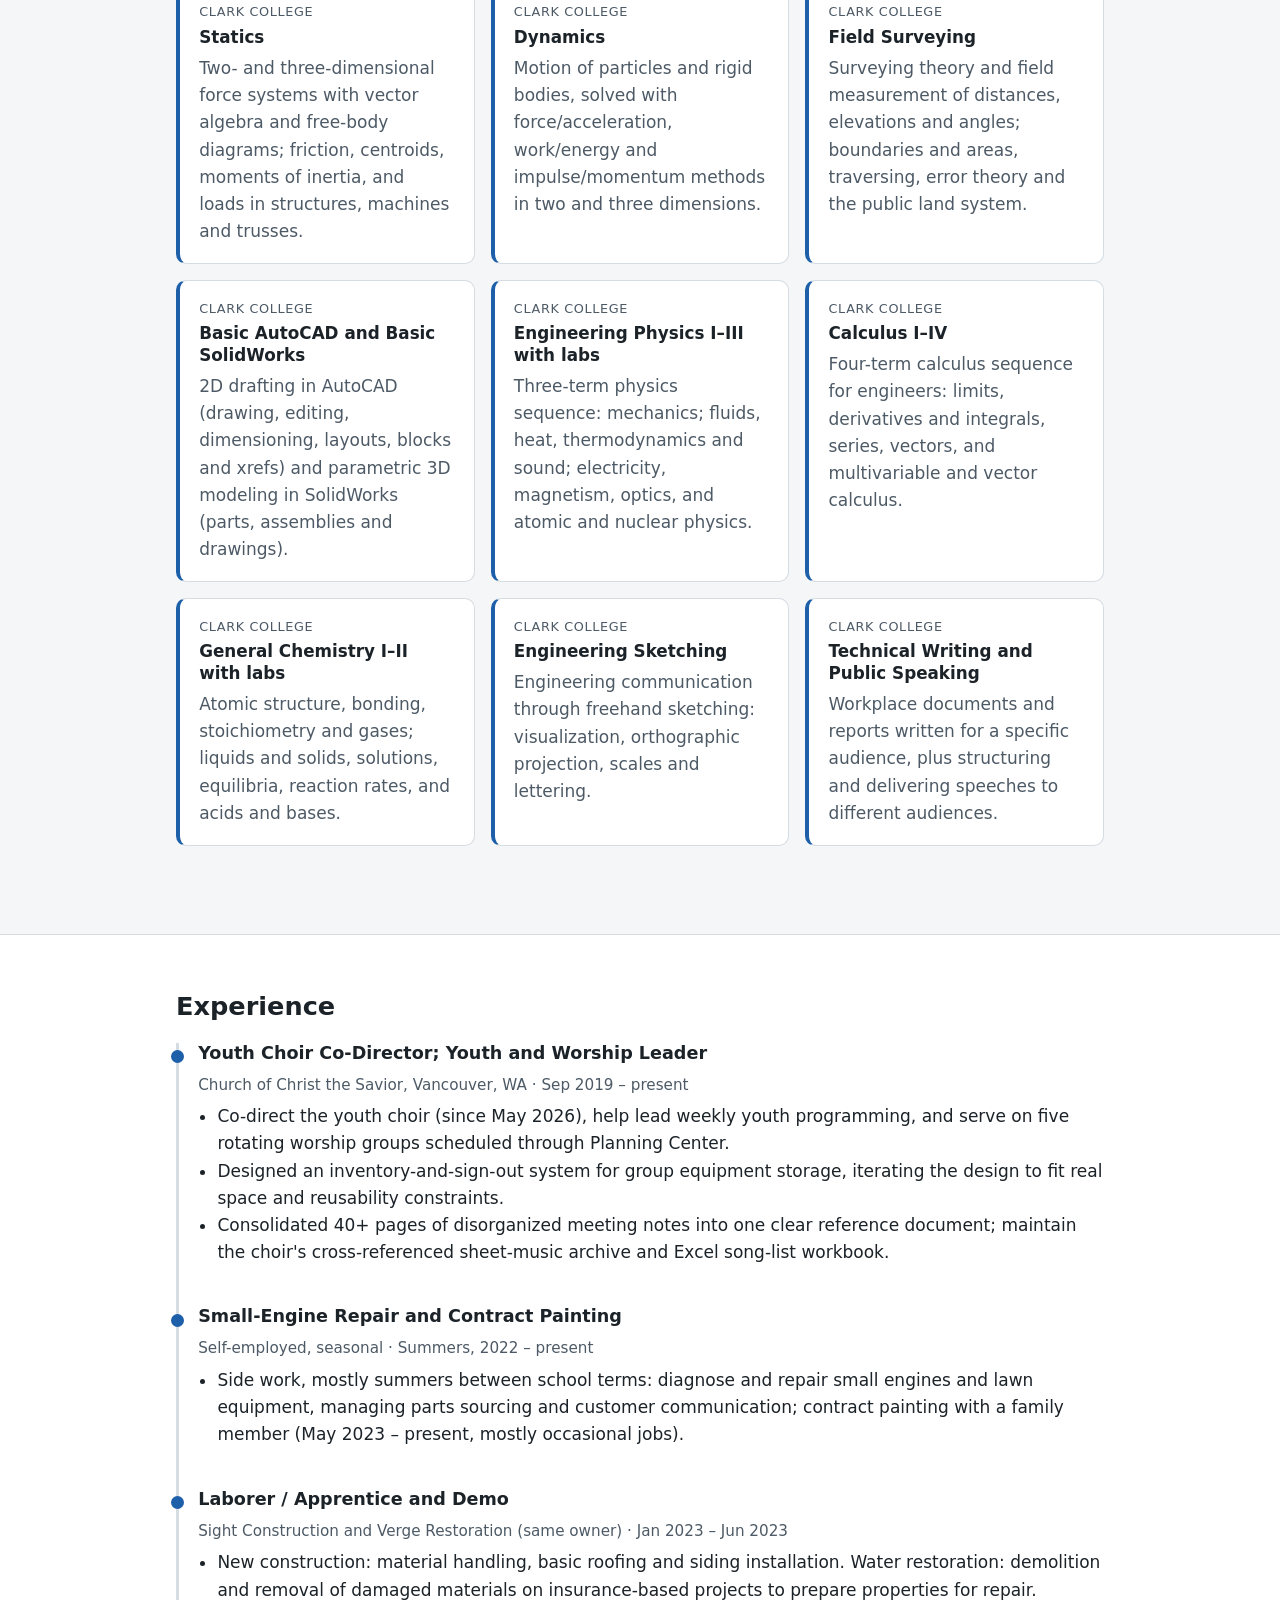
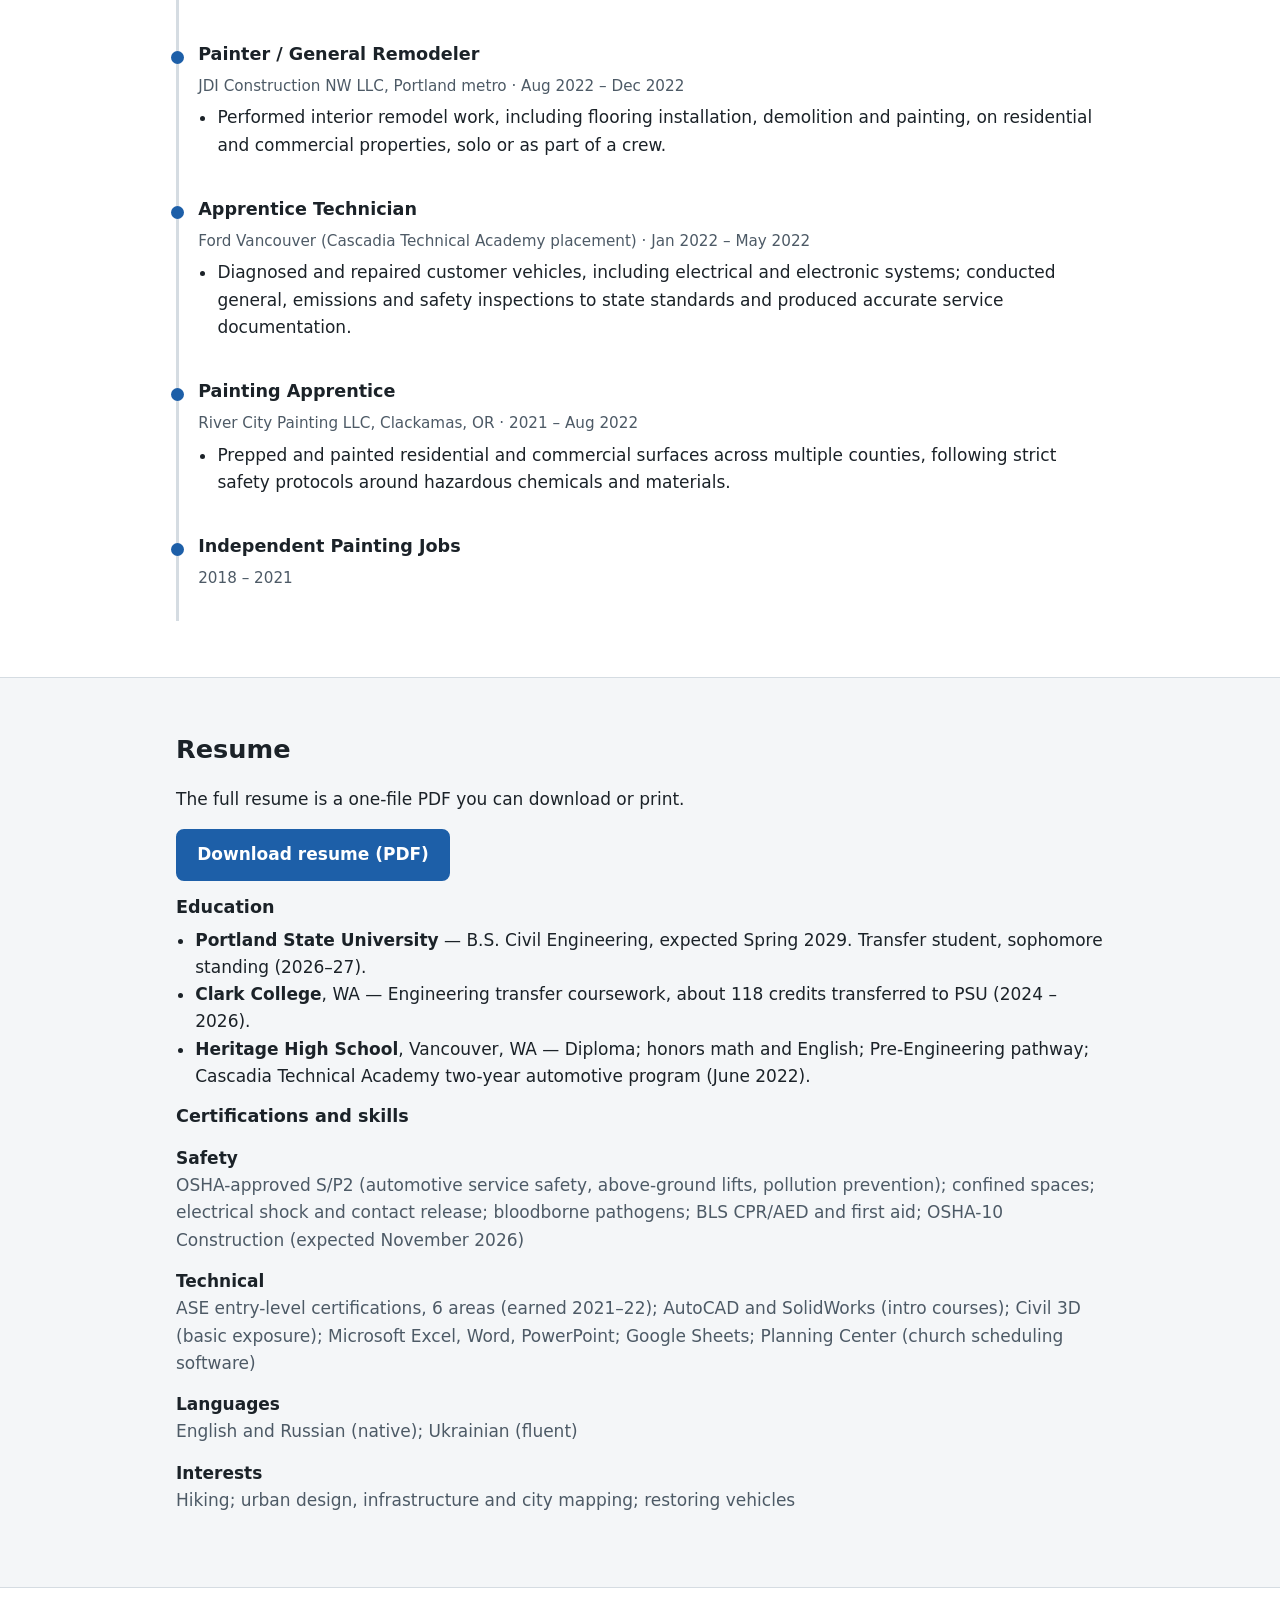
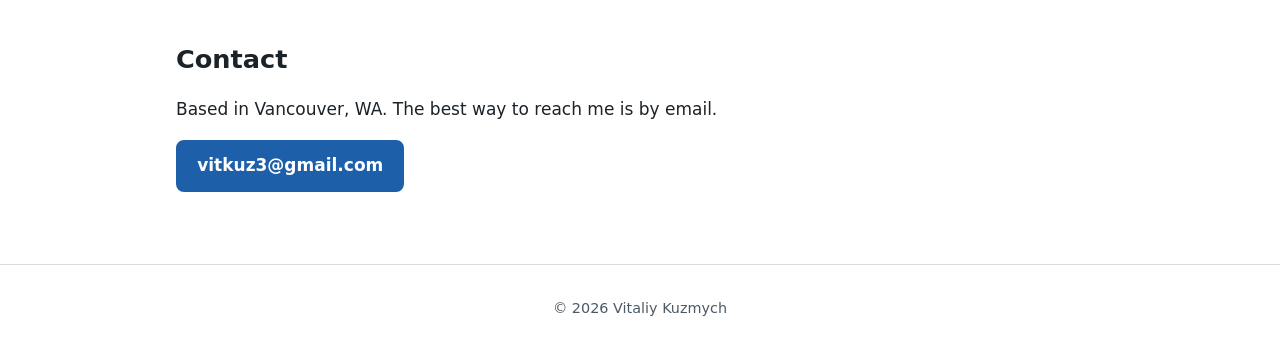
==== commit b3ef382c: "Site: correct ASE wording (earned 2021-22) and refresh resume.pdf Co-Authored-By: Claude Opus 5.5 <n" ====
--- a/index.html
+++ b/index.html
@@ -231,7 +231,7 @@
           <dt>Safety</dt>
           <dd>OSHA-approved S/P2 (automotive service safety, above-ground lifts, pollution prevention); confined spaces; electrical shock and contact release; bloodborne pathogens; BLS CPR/AED and first aid; OSHA-10 Construction (expected November 2026)</dd>
           <dt>Technical</dt>
-          <dd>ASE entry-level certified (A1, A3, A6, A8); AutoCAD and SolidWorks (intro courses); Civil 3D (basic exposure); Microsoft Excel, Word, PowerPoint; Google Sheets; Planning Center (church scheduling software)</dd>
+          <dd>ASE entry-level certifications, 6 areas (earned 2021–22); AutoCAD and SolidWorks (intro courses); Civil 3D (basic exposure); Microsoft Excel, Word, PowerPoint; Google Sheets; Planning Center (church scheduling software)</dd>
           <dt>Languages</dt>
           <dd>English and Russian (native); Ukrainian (fluent)</dd>
           <dt>Interests</dt>
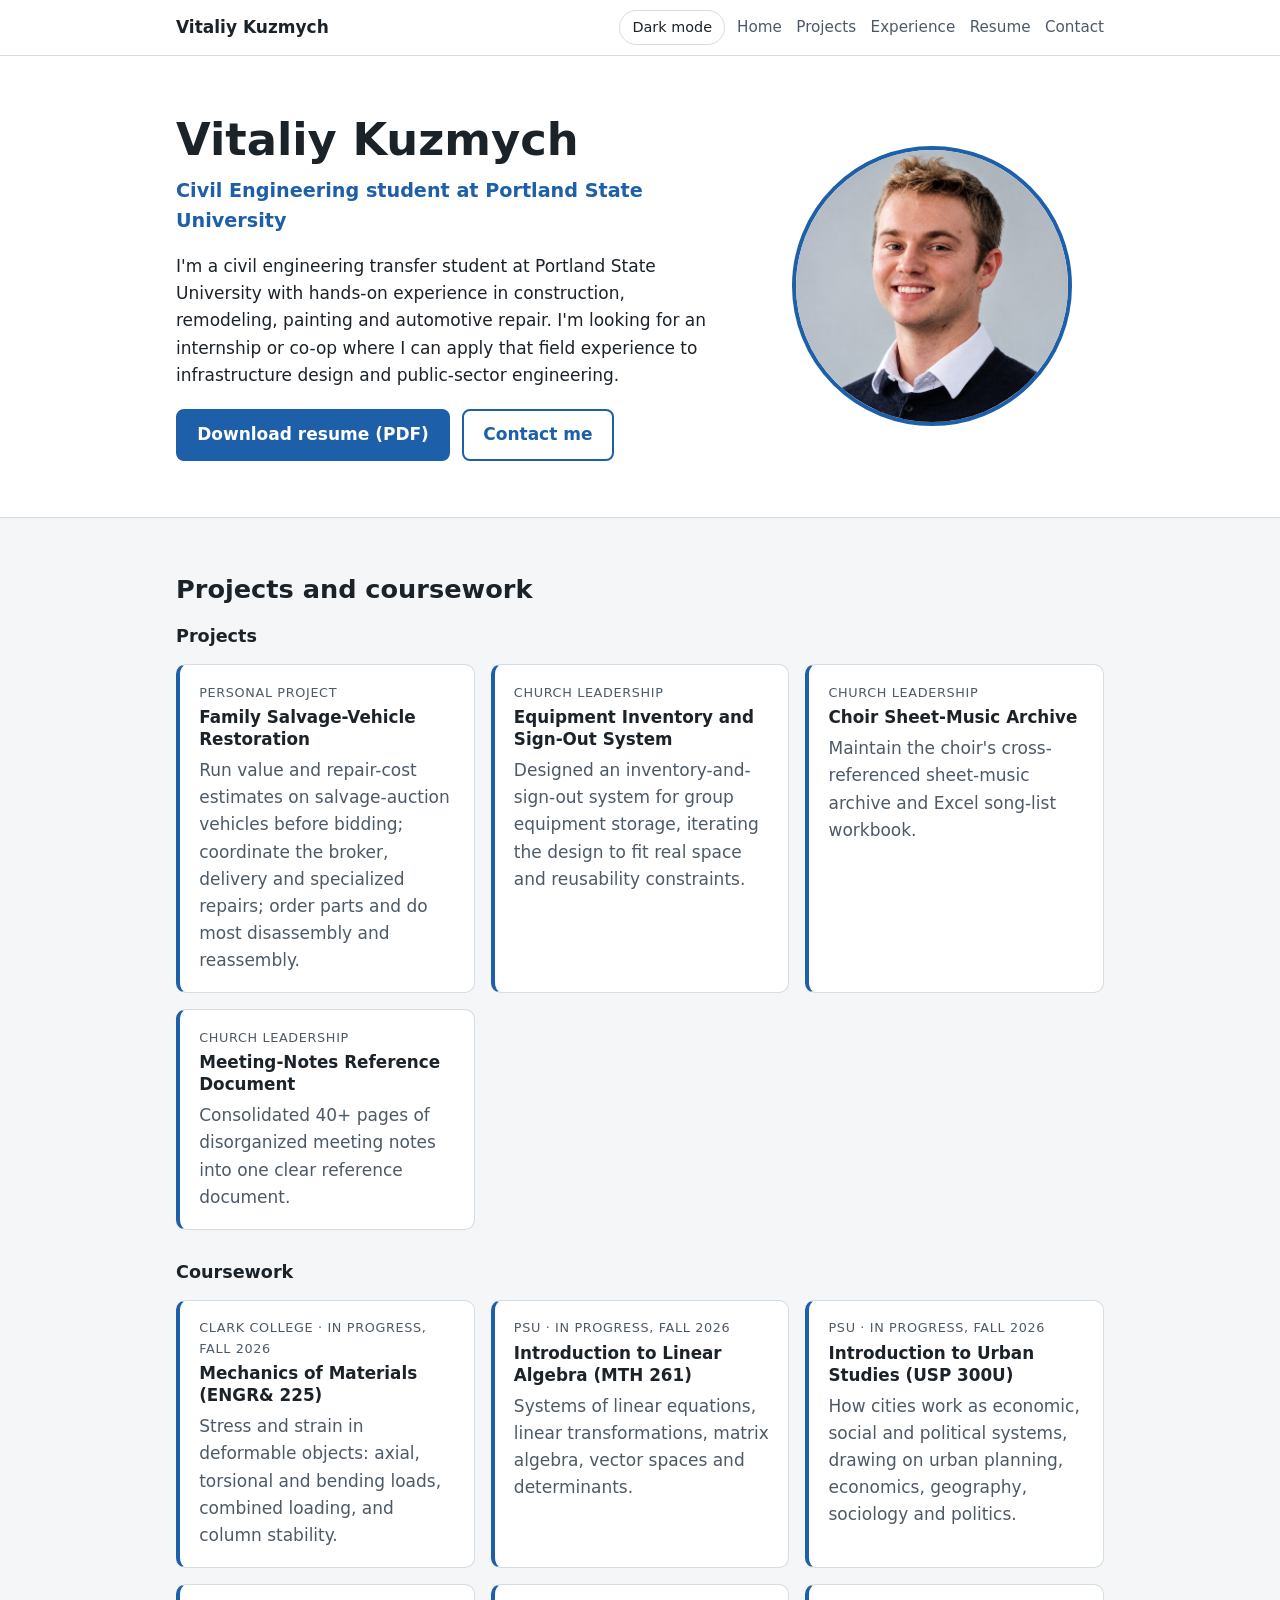
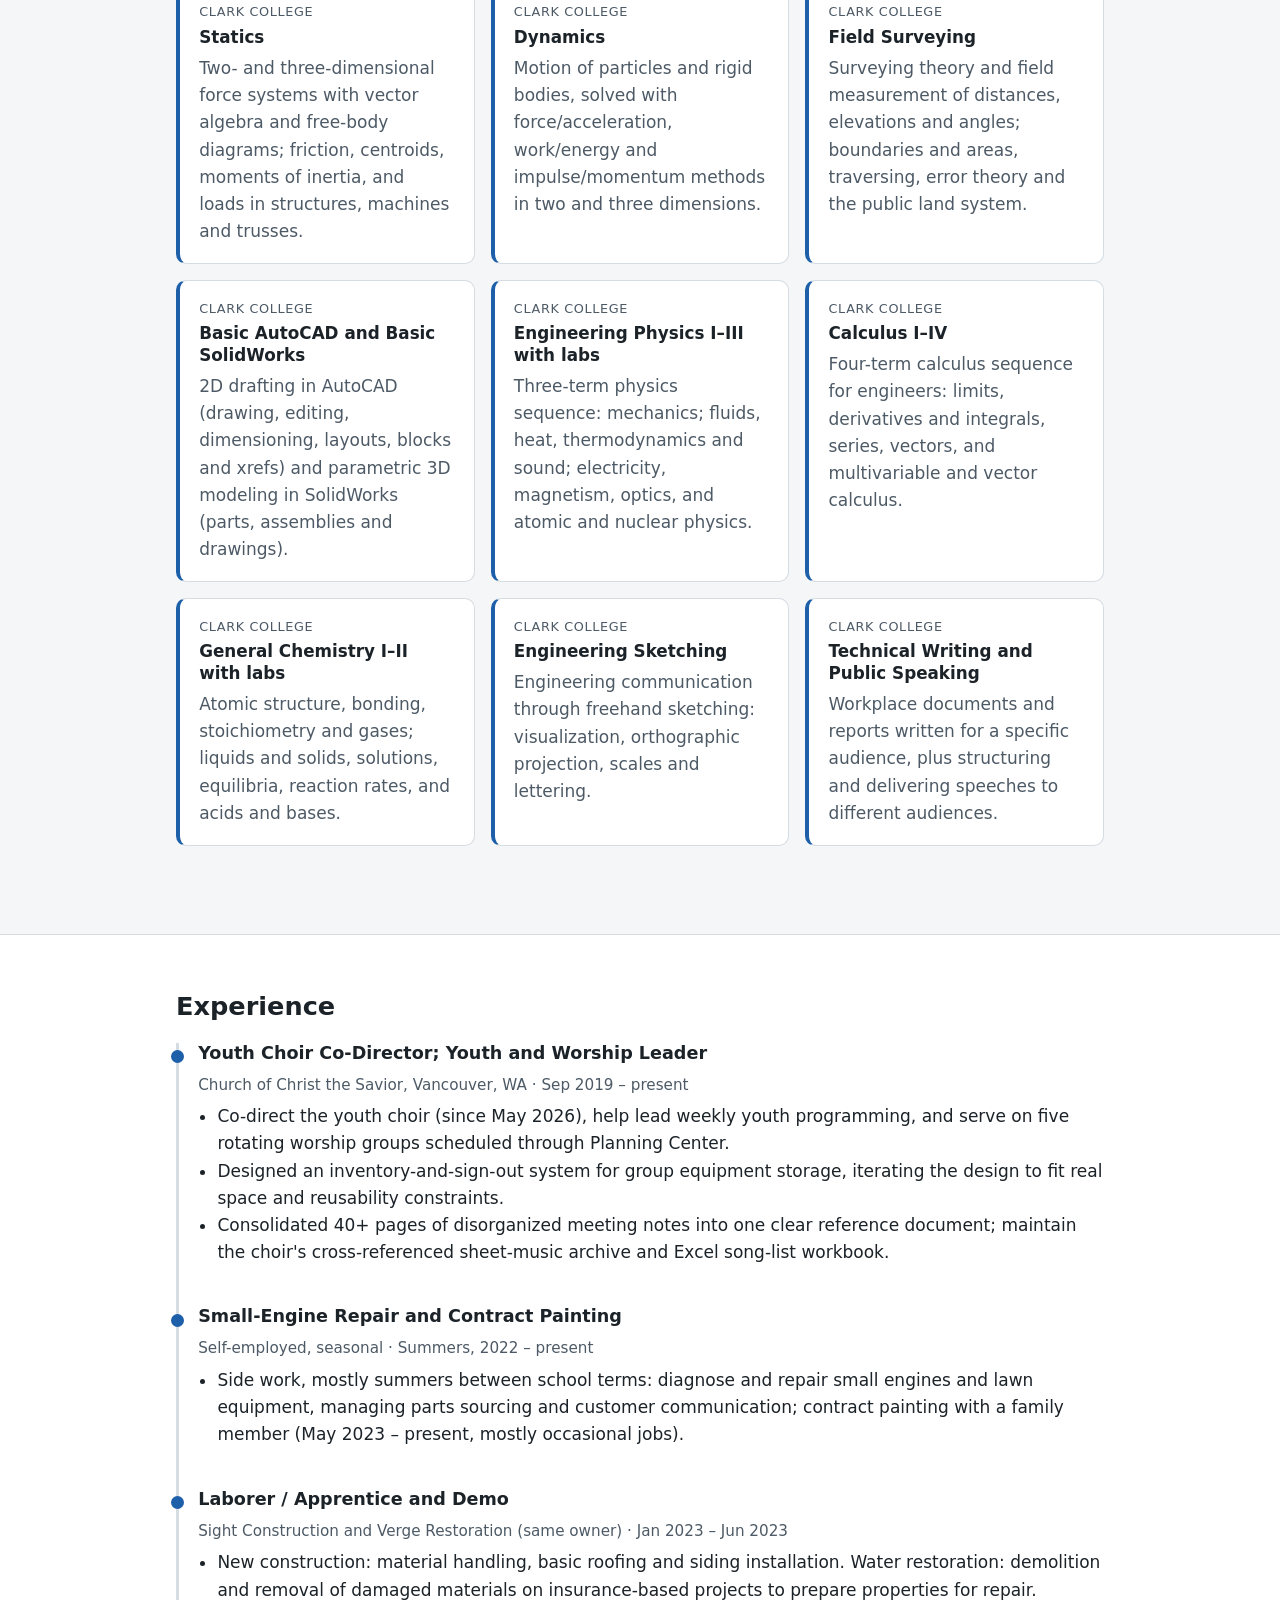
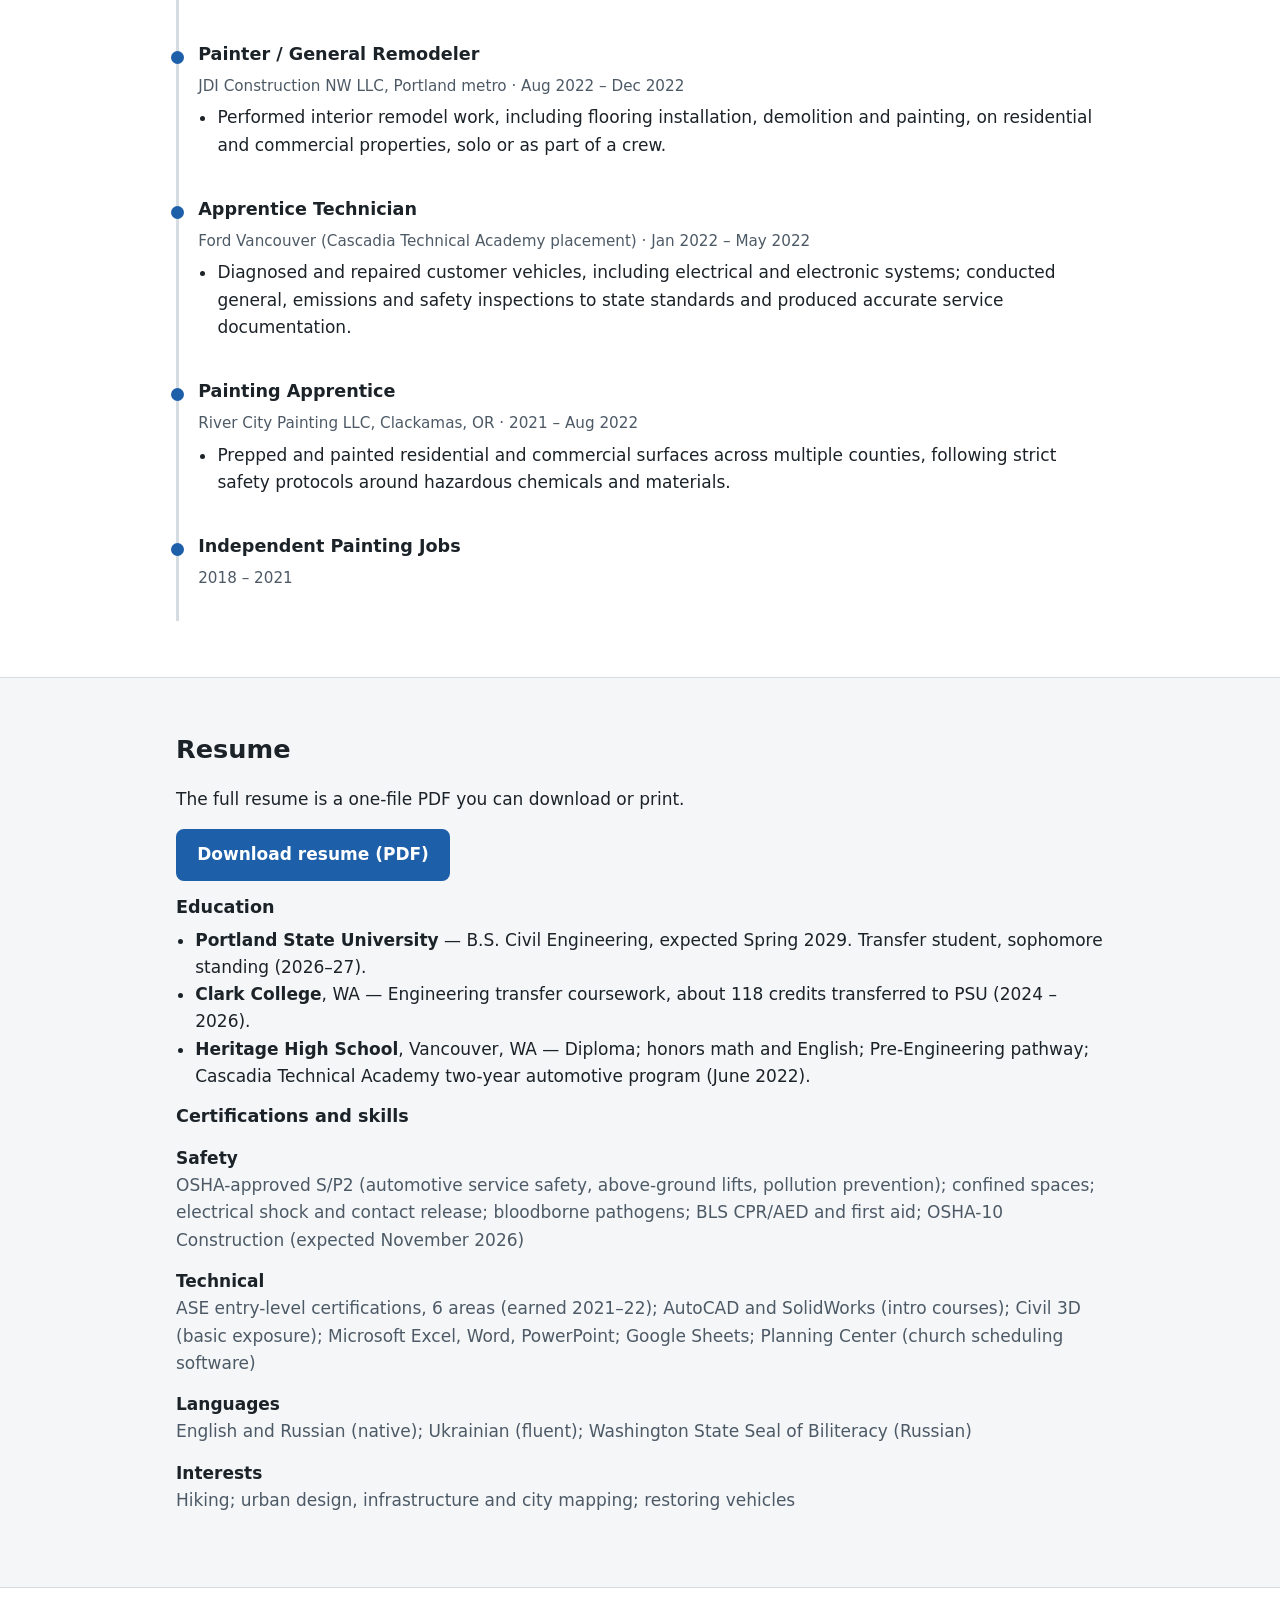
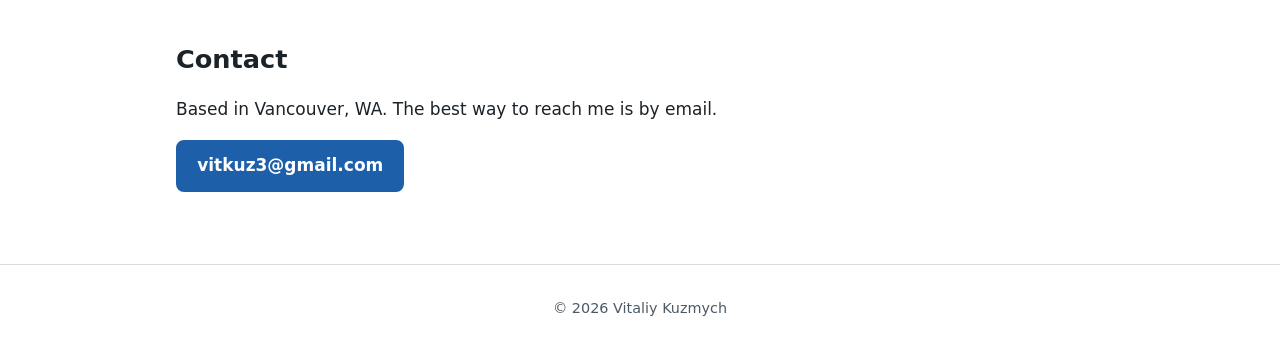
==== commit 4d4c21aa: "Site: add Seal of Biliteracy (Russian) to Languages; refresh resume.pdf Co-Authored-By: Claude Opus " ====
--- a/index.html
+++ b/index.html
@@ -233,7 +233,7 @@
           <dt>Technical</dt>
           <dd>ASE entry-level certifications, 6 areas (earned 2021–22); AutoCAD and SolidWorks (intro courses); Civil 3D (basic exposure); Microsoft Excel, Word, PowerPoint; Google Sheets; Planning Center (church scheduling software)</dd>
           <dt>Languages</dt>
-          <dd>English and Russian (native); Ukrainian (fluent)</dd>
+          <dd>English and Russian (native); Ukrainian (fluent); Washington State Seal of Biliteracy (Russian)</dd>
           <dt>Interests</dt>
           <dd>Hiking; urban design, infrastructure and city mapping; restoring vehicles</dd>
         </dl>
